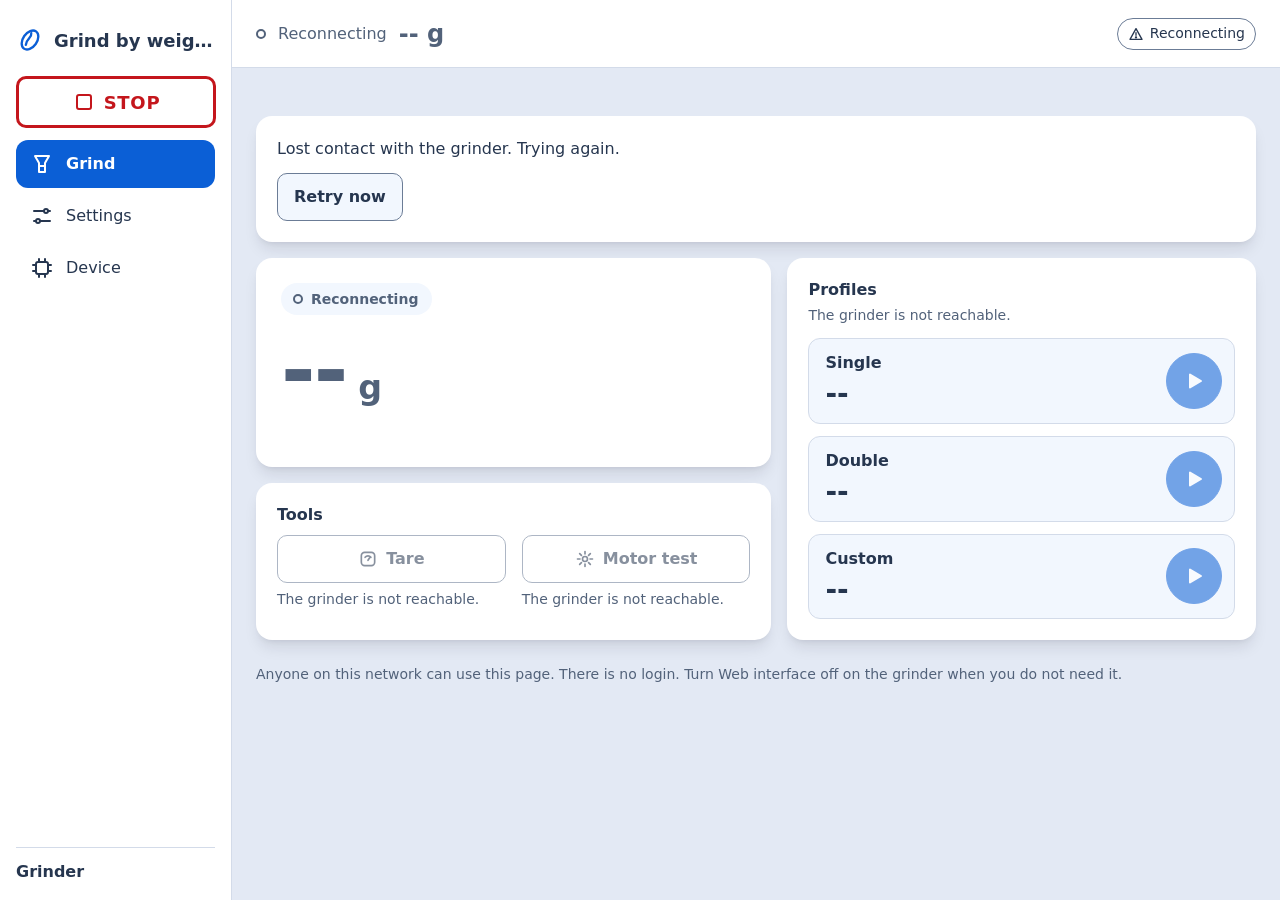
==== web/portal/index.html @ 2f768f4e "Web panel Grind section for the redesign: hero card with state pill and weight, round Start buttons " ====
<!doctype html>
<html lang="en">
<head>
<meta charset="utf-8">
<meta name="viewport" content="width=device-width, initial-scale=1, viewport-fit=cover">
<meta name="color-scheme" content="light dark">
<meta name="theme-color" content="#ffffff" media="(prefers-color-scheme: light)">
<meta name="theme-color" content="#0b0b0c" media="(prefers-color-scheme: dark)">
<title>Grinder panel</title>
<style>
:root {
color-scheme: light dark;
--bg: #e3e9f4;
--surface: #ffffff;
--raised: #f2f7fe;
--text: #26364f;
--muted: #52627a;
--border: #6b7c96;
--hairline: #d3dbe9;
--primary: #0b5fd6;
--on-primary: #ffffff;
--accent: #4b3fb5;
--success: #0a6a5f;
--warning: #8a5a00;
--error: #c4161c;
--on-error: #ffffff;
--focus: #0b5fd6;
--tint-info: #e6f0fd;
--tint-warning: #fdf3dc;
--tint-error: #fde8e9;
--tint-success: #e0f5f1;
--card-edge: transparent;
--shadow: 0 10px 15px -3px rgba(15, 23, 42, .10), 0 4px 6px -4px rgba(15, 23, 42, .10);
--r-card: 16px;
--r-row: 12px;
--r-field: 10px;
--r-pill: 999px;
--ease: cubic-bezier(0.23, 1, 0.32, 1);
--gutter: 16px;
--dock-h: 52px;
--tabbar-h: 56px;
--side-w: 232px;
--safe-bottom: env(safe-area-inset-bottom, 0px);
}
@media (prefers-color-scheme: dark) {
:root {
--bg: #0a1120;
--surface: #0f172a;
--raised: #1a2438;
--text: #d5d9e0;
--muted: #98a2b3;
--border: #66748b;
--hairline: #1e293b;
--primary: #3abdf7;
--on-primary: #04121c;
--accent: #818cf8;
--success: #2fd4bf;
--warning: #f4bf51;
--error: #fb7085;
--on-error: #1a0006;
--focus: #3abdf7;
--tint-info: #0c2238;
--tint-warning: #2a2008;
--tint-error: #2d0f16;
--tint-success: #0a2a27;
--card-edge: #1e293b;
--shadow: none;
}
}
*, *::before, *::after { box-sizing: border-box; }
html {
-webkit-text-size-adjust: 100%;
scroll-padding-top: calc(104px + env(safe-area-inset-top, 0px));
scroll-padding-bottom: calc(var(--dock-h) + var(--tabbar-h) + var(--safe-bottom) + var(--savebar-h, 0px) + 8px);
}
body {
margin: 0;
background: var(--bg);
color: var(--text);
font: 16px/1.5 system-ui, -apple-system, "Segoe UI", Roboto, sans-serif;
font-variant-numeric: tabular-nums;
padding-bottom: calc(var(--dock-h) + var(--tabbar-h) + var(--safe-bottom) + 16px);
}
h1, h2, h3, p { margin: 0; }
h1 { font-size: 1.25rem; line-height: 1.3; overflow-wrap: anywhere; }
h2 { font-size: 1rem; line-height: 1.4; }
.micro { font-size: .75rem; text-transform: uppercase; letter-spacing: .06em; color: var(--muted); }
:focus-visible { outline: 3px solid var(--focus); outline-offset: 2px; }
[hidden] { display: none !important; }
.sr-only { position: absolute; width: 1px; height: 1px; overflow: hidden; clip-path: inset(50%); white-space: nowrap; }
.icon { width: 24px; height: 24px; fill: none; stroke: currentColor; stroke-width: 2; stroke-linecap: round; stroke-linejoin: round; flex: none; }
.sprite { position: absolute; width: 0; height: 0; overflow: hidden; }
.skip-link {
position: absolute; left: 8px; top: -100px; z-index: 30;
background: var(--surface); color: var(--text); border: 2px solid var(--focus); border-radius: var(--r-field); padding: 12px 16px;
}
.skip-link:focus { top: 8px; }
.header {
position: sticky; top: 0; z-index: 10;
display: grid; grid-template-columns: minmax(0, 1fr) auto; align-items: center; gap: 2px 12px;
background: var(--surface); border-bottom: 1px solid var(--hairline);
padding: env(safe-area-inset-top, 0px) max(var(--gutter), env(safe-area-inset-right, 0px)) 8px max(var(--gutter), env(safe-area-inset-left, 0px));
}
.header h1 { grid-column: 1; grid-row: 1; min-width: 0; padding-top: 8px; white-space: nowrap; overflow: hidden; text-overflow: ellipsis; }
.header .chip { grid-column: 2; grid-row: 1; margin-top: 8px; }
.strip { grid-column: 1 / -1; grid-row: 2; display: flex; align-items: center; gap: 8px; min-width: 0; }
.strip .state { flex: 0 1 auto; min-width: 0; color: var(--muted); white-space: nowrap; overflow: hidden; text-overflow: ellipsis; }
.strip .weight { flex: none; margin-left: auto; font-size: 1.5rem; font-weight: 700; white-space: nowrap; }
.dot { flex: none; width: 10px; height: 10px; border: 2px solid var(--muted); border-radius: 50%; background: var(--muted); }
.is-ready .dot { border-color: var(--success); background: var(--success); }
.is-busy .dot { border-color: var(--primary); background: var(--primary); }
.is-stale .dot { background: none; }
.side-brand, .side-foot { display: none; }
.chip {
display: inline-flex; align-items: center; gap: 6px; min-height: 32px; padding: 2px 10px;
border: 1px solid var(--border); border-radius: var(--r-pill); font-size: .875rem; white-space: nowrap;
}
.chip .icon { width: 16px; height: 16px; }
.btn {
display: inline-flex; align-items: center; justify-content: center; gap: 8px;
min-height: 48px; min-width: 44px; padding: 8px 16px;
background: var(--raised); color: var(--text); border: 1px solid var(--border); border-radius: var(--r-field);
font: inherit; font-weight: 600; cursor: pointer;
}
.btn:disabled { opacity: .55; cursor: default; }
.btn .icon { width: 20px; height: 20px; }
.btn.primary { background: var(--primary); color: var(--on-primary); border-color: var(--primary); }
.btn.ghost { background: none; }
.btn.ghost:hover:enabled { background: var(--raised); }
.btn.round { width: 56px; height: 56px; min-height: 56px; padding: 0; border-radius: 50%; box-shadow: var(--shadow); }
.btn.round .icon { width: 24px; height: 24px; fill: currentColor; }
.btn.round:disabled { box-shadow: none; }
.stop {
background: var(--surface); color: var(--error); border: 3px solid var(--error); border-radius: var(--r-field);
font: inherit; font-size: 1.125rem; font-weight: 800; letter-spacing: .04em;
display: inline-flex; align-items: center; justify-content: center; gap: 8px; cursor: pointer;
}
.stop.is-busy { background: var(--error); color: var(--on-error); }
.header .stop {
position: fixed; left: 0; right: 0; width: 100%; bottom: calc(var(--tabbar-h) + var(--safe-bottom)); z-index: 20;
height: var(--dock-h); border-radius: 0; border-width: 3px 0 0;
}
.header .stop:focus-visible { outline-offset: -6px; }
.header .stop.is-busy:focus-visible { outline-color: var(--on-error); }
.tabbar {
position: fixed; left: 0; right: 0; bottom: 0; z-index: 20;
display: flex; height: calc(var(--tabbar-h) + var(--safe-bottom)); background: var(--surface);
box-shadow: inset 0 1px 0 var(--hairline);
padding-bottom: var(--safe-bottom);
}
.tab {
flex: 1 1 0; min-width: 0; height: var(--tabbar-h); padding: 4px;
display: flex; flex-direction: column; align-items: center; justify-content: center; gap: 2px;
background: none; border: 0; color: var(--muted); font: inherit; font-size: .75rem; line-height: 1.3; cursor: pointer;
}
.tab .icon { width: 20px; height: 20px; }
.tab-label { max-width: 100%; white-space: nowrap; overflow: hidden; text-overflow: ellipsis; }
.tab-icon { display: flex; align-items: center; justify-content: center; width: 56px; height: 28px; border-radius: var(--r-pill); }
.tab[aria-current="true"] { color: var(--primary); font-weight: 700; }
.tab[aria-current="true"] .tab-icon { background: var(--tint-info); }
.tab:focus-visible { outline-offset: -6px; }
.content { padding: 16px max(var(--gutter), env(safe-area-inset-right, 0px)) 0 max(var(--gutter), env(safe-area-inset-left, 0px)); }
.panel { display: grid; gap: 16px; align-content: start; }
.card { background: var(--surface); border: 1px solid var(--card-edge); border-radius: var(--r-card); padding: 16px; box-shadow: var(--shadow); }
.card h2 { margin-bottom: 8px; }
.muted { color: var(--muted); }
.notice {
margin: 24px max(var(--gutter), env(safe-area-inset-right, 0px)) 0 max(var(--gutter), env(safe-area-inset-left, 0px));
color: var(--muted); font-size: .875rem;
}
.messages { display: grid; margin-bottom: 8px; }
.message { grid-area: 1 / 1; min-height: 1.5em; }
.message.error { color: var(--error); }
.live { display: contents; }
.note p + .btn { margin-top: 12px; }
.grind-grid { display: grid; gap: 16px; }
.alert { display: flex; gap: 12px; align-items: flex-start; padding: 12px 16px 12px 12px; border-left: 4px solid var(--border); border-radius: var(--r-row); background: var(--raised); }
.alert.warning { border-left-color: var(--warning); background: var(--tint-warning); }
.alert.error { border-left-color: var(--error); background: var(--tint-error); }
.alert.warning .icon, .alert.warning .warn-tag { color: var(--warning); }
.alert.error .icon, .alert.error .warn-tag { color: var(--error); }
.alert.error .icon-warning, .alert.warning .icon-error { display: none; }
.alert-body { min-width: 0; overflow-wrap: anywhere; }
p.alert-body { font-weight: 600; }
.alert-title { font-weight: 700; }
.warn-tag { display: block; font-size: .75rem; text-transform: uppercase; letter-spacing: .06em; }
.warn-action { margin-top: 2px; }
.alerts, .alert-list { display: grid; gap: 8px; }
.alert-list { list-style: none; margin: 0; padding: 0; }
.alerts h2 { font-size: .75rem; text-transform: uppercase; letter-spacing: .06em; color: var(--muted); }
.hero { display: grid; grid-template-columns: minmax(0, 1fr); align-content: start; padding: 20px; }
.hero-state {
justify-self: start; display: flex; align-items: center; gap: 8px; max-width: 100%; min-height: 32px; padding: 4px 14px 4px 12px;
border-radius: 16px; background: var(--raised); font-size: .875rem; font-weight: 600; overflow-wrap: anywhere;
}
.hero-state span + span { min-width: 0; }
.hero.is-ready .hero-state { background: var(--tint-success); color: var(--success); }
.hero.is-busy .hero-state { background: var(--tint-info); color: var(--primary); }
.hero-weight { margin-top: 12px; font-size: clamp(3.5rem, 16vw, 6rem); font-weight: 700; line-height: 1.05; letter-spacing: -.02em; overflow-wrap: anywhere; }
.hero-weight .unit { font-size: .4em; font-weight: 600; letter-spacing: 0; color: var(--muted); }
.hero-phase { min-height: 1.5em; margin-top: 4px; font-weight: 600; }
.hero-line { color: var(--muted); font-size: .875rem; }
.hero-line:empty { display: none; }
.hero.is-stale .hero-state, .hero.is-stale .hero-weight, .hero.is-stale .hero-phase,
.strip.is-stale .weight, .strip.is-stale .state { color: var(--muted); }
.leadin { display: flex; align-items: center; gap: 12px; margin-top: 12px; padding: 12px; border-radius: var(--r-row); background: var(--tint-info); font-weight: 600; }
.leadin p { min-width: 0; overflow-wrap: anywhere; }
.leadin .icon-error { display: none; color: var(--error); }
.leadin.is-dropped { background: var(--tint-error); }
.leadin.is-dropped .ring { display: none; }
.leadin.is-dropped .icon-error { display: block; }
.ring { flex: none; position: relative; display: grid; place-items: center; width: 48px; height: 48px; color: var(--primary); }
.ring-svg { position: absolute; inset: 0; width: 100%; height: 100%; transform: rotate(-90deg); fill: none; stroke-width: 4; }
.ring-track { stroke: var(--border); opacity: .3; }
.ring-arc { stroke: currentColor; stroke-dasharray: 100px; stroke-dashoffset: calc(100px - var(--ring, 0) * 100px); }
.ring-count { font-size: 1.25rem; font-weight: 700; line-height: 1; }
.ring-go { display: none; width: 20px; height: 20px; fill: currentColor; }
.ring-count:empty + .ring-go { display: block; }
.profiles { display: grid; gap: 12px; }
.profile {
display: grid; grid-template-columns: minmax(0, 1fr) auto; align-items: center; gap: 2px 12px; padding: 12px 12px 12px 16px;
border: 1px solid var(--hairline); border-radius: var(--r-row); background: var(--raised);
}
.profile.is-selected { border-color: var(--accent); }
.p-head { grid-column: 1; display: flex; align-items: center; flex-wrap: wrap; gap: 4px 8px; min-width: 0; }
.p-target { grid-column: 1; font-size: 1.75rem; font-weight: 700; line-height: 1.2; overflow-wrap: anywhere; }
.profile .btn { grid-column: 2; grid-row: 1 / span 2; }
.badge { border: 1px solid var(--accent); color: var(--accent); border-radius: var(--r-pill); padding: 0 8px; font-size: .8125rem; white-space: nowrap; }
.reason { color: var(--muted); font-size: .875rem; }
.reason:empty { display: none; }
.profiles-card .reason { margin: -4px 0 12px; }
.actions { display: flex; flex-wrap: wrap; gap: 12px 16px; }
.action { display: grid; align-content: start; gap: 6px; flex: 1 1 140px; min-width: 0; }
.note-line { font-size: .875rem; margin-top: 12px; }
.note-line:empty { display: none; }
.tiles { display: grid; grid-template-columns: repeat(auto-fill, minmax(min(100%, 136px), 1fr)); gap: 12px; margin: 12px 0 0; }
.tile { margin: 0; padding: 12px; border: 1px solid var(--hairline); border-radius: var(--r-row); background: var(--raised); min-width: 0; display: grid; grid-template-columns: minmax(0, 1fr); gap: 2px; align-content: start; }
.tile dt { color: var(--muted); font-size: .875rem; overflow-wrap: anywhere; }
.tile dd { margin: 0; }
.tile .stat-value { font-size: 1.5rem; font-weight: 700; line-height: 1.2; overflow-wrap: break-word; }
.tile .stat-detail { color: var(--muted); font-size: .8125rem; overflow-wrap: anywhere; }
.mix-bar { display: flex; height: 16px; border: 1px solid var(--border); border-radius: 8px; overflow: hidden; margin: 8px 0 12px; }
.mix-bar .seg { min-width: 0; }
.mix-bar .seg + .seg { border-left: 2px solid var(--surface); }
.seg.s0, .swatch.s0 { background: var(--accent); }
.seg.s1, .swatch.s1 { background: var(--primary); }
.seg.s2, .swatch.s2 { background: var(--success); }
.mix-list { margin: 0; display: grid; gap: 6px; }
.mix-row { display: flex; justify-content: space-between; align-items: baseline; gap: 12px; flex-wrap: wrap; }
.mix-row dt { display: flex; align-items: center; gap: 8px; min-width: 0; }
.mix-row dd { margin: 0; font-weight: 600; }
.swatch { flex: none; width: 12px; height: 12px; border-radius: 3px; }
.mix-note { font-size: .875rem; margin-top: 12px; }
.h-notice { border-left: 4px solid var(--warning); padding: 4px 0 4px 12px; margin: 8px 0; }
.h-list { list-style: none; margin: 12px 0 0; padding: 0; display: grid; gap: 8px; }
.h-list:empty { display: none; }
.h-row { display: grid; gap: 4px; padding: 12px; border: 1px solid var(--hairline); border-radius: var(--r-row); background: var(--raised); min-width: 0; }
.h-head, .h-main, .h-meta { display: flex; flex-wrap: wrap; align-items: baseline; gap: 2px 12px; min-width: 0; }
.h-head { justify-content: space-between; }
.h-final { font-size: 1.5rem; font-weight: 700; line-height: 1.2; overflow-wrap: anywhere; }
.h-target, .h-detail, .h-age { font-size: .875rem; overflow-wrap: anywhere; }
.h-error { font-weight: 600; }
.h-badge { display: inline-flex; align-items: center; gap: 4px; border: 1px solid currentColor; border-radius: var(--r-pill); padding: 0 8px; font-size: .8125rem; font-weight: 600; }
.h-badge .icon { width: 16px; height: 16px; }
.h-badge.ok { color: var(--success); }
.h-badge.warning { color: var(--warning); }
.h-badge.error { color: var(--error); }
.h-badge.neutral { color: var(--muted); }
.h-badge .icon-ok, .h-badge .icon-warning, .h-badge .icon-error { display: none; }
.h-badge.ok .icon-ok, .h-badge.warning .icon-warning, .h-badge.error .icon-error, .h-badge.neutral .icon-warning { display: block; }
.h-chart { margin: 12px 0 0; }
.h-caption { font-size: .8125rem; margin-bottom: 8px; }
.h-bars { display: flex; gap: 4px; height: 96px; }
.h-col { flex: 1 1 0; max-width: 32px; min-width: 0; display: grid; grid-template-rows: minmax(0, 1fr) 2px minmax(0, 1fr); }
.h-up, .h-down { display: flex; flex-direction: column; min-height: 0; }
.h-up { justify-content: flex-end; }
.h-bar { width: 100%; }
.h-bar.over { background: var(--warning); border-radius: 3px 3px 0 0; }
.h-bar.under { background: var(--accent); border-radius: 0 0 3px 3px; }
.h-axis { background: var(--border); }
.h-col.on .h-axis { background: var(--success); transform: scaleY(3); }
.settings-form { display: contents; }
#panel-settings { padding-bottom: calc(var(--dock-h) + 96px); }
.group .hint { color: var(--muted); font-size: .875rem; margin-bottom: 8px; }
.fields { display: grid; gap: 20px; }
.field { display: grid; gap: 6px; min-width: 0; }
.field > label, .field > legend, .field .lbl { font-weight: 600; }
fieldset.field { border: 0; margin: 0; padding: 0; }
fieldset.field > legend { padding: 0; margin-bottom: 6px; }
.field .hint { color: var(--muted); font-size: .875rem; }
.field-msg { font-size: .875rem; min-height: 0; }
.field-msg:empty { display: none; }
.field-msg.error { color: var(--error); font-weight: 600; }
.field-msg.adjusted { color: var(--warning); }
.is-invalid { border-color: var(--error) !important; }
input[type="text"], input[type="number"], select {
width: 100%; min-height: 48px; padding: 8px 12px; font: inherit; font-size: 16px;
background: var(--surface); color: var(--text); border: 1px solid var(--border); border-radius: var(--r-field);
}
select { appearance: auto; }
.stepper { display: flex; align-items: center; flex-wrap: wrap; gap: 8px; }
.stepper .btn { flex: none; width: 48px; padding: 0; font-size: 1.5rem; line-height: 1; }
.stepper input { text-align: center; width: auto; min-width: 64px; flex: 1 1 64px; }
.stepper .unit { flex: none; color: var(--muted); min-width: 1.5em; }
.name-row { display: flex; align-items: center; gap: 8px; }
.name-row .unit { color: var(--muted); flex: none; }
.slider-head { display: flex; justify-content: space-between; align-items: baseline; gap: 8px; }
.slider-head output { font-weight: 700; }
input[type="range"] { width: 100%; min-height: 44px; margin: 0; accent-color: var(--primary); }
.seg-opts { display: flex; border: 1px solid var(--border); border-radius: var(--r-field); overflow: hidden; }
.seg-opts label { position: relative; flex: 1 1 0; min-width: 0; }
.seg-opts input { position: absolute; opacity: 0; inset: 0; width: 100%; height: 100%; margin: 0; cursor: pointer; }
.seg-opts span {
display: flex; align-items: center; justify-content: center; text-align: center; min-height: 44px; padding: 6px 10px;
background: var(--surface); color: var(--text); border-left: 1px solid var(--border);
}
.seg-opts label:first-child span { border-left: 0; }
.seg-opts input:checked + span { background: var(--primary); color: var(--on-primary); font-weight: 700; }
.seg-opts input:focus-visible + span { outline: 3px solid var(--focus); outline-offset: -3px; }
.seg-opts input:checked:focus-visible + span { outline-color: var(--on-primary); }
.switch-row { display: flex; align-items: center; justify-content: space-between; gap: 12px; min-height: 44px; cursor: pointer; }
.switch-row .lbl { font-weight: 600; min-width: 0; }
input.switch {
appearance: none; -webkit-appearance: none; flex: none; position: relative; margin: 0; cursor: pointer;
width: 52px; height: 32px; border: 2px solid var(--border); border-radius: 16px; background: var(--raised);
}
input.switch::before {
content: ""; position: absolute; top: 4px; left: 4px; width: 20px; height: 20px; border-radius: 50%; background: var(--muted);
}
input.switch:checked { background: var(--primary); border-color: var(--primary); }
input.switch:checked::before { left: 24px; background: var(--on-primary); }
.savebar {
position: fixed; left: 0; right: 0; z-index: 15;
bottom: calc(var(--dock-h) + var(--tabbar-h) + var(--safe-bottom));
display: flex; align-items: center; gap: 8px; flex-wrap: wrap;
padding: 8px max(var(--gutter), env(safe-area-inset-right, 0px)) 8px max(var(--gutter), env(safe-area-inset-left, 0px));
background: var(--surface); border-top: 2px solid var(--primary);
}
.save-info { flex: 1 1 96px; min-width: 0; }
.save-info .reason { min-height: 0; }
.save-info .reason:empty, .save-info .field-msg:empty { display: none; }
.savebar .btn { flex: none; }
.rename .addr { font-weight: 700; overflow-wrap: anywhere; }
.about { margin: 0; display: grid; gap: 12px; }
.about-row { display: grid; gap: 2px; min-width: 0; }
.about-row dt { color: var(--muted); font-size: .875rem; }
.about-row dd { margin: 0; font-weight: 600; overflow-wrap: anywhere; }
@media (max-width: 599px) and (max-height: 450px) {
:root { --dock-h: 44px; --tabbar-h: 44px; }
.tab { flex-direction: row; gap: 6px; padding: 2px 4px; }
.tab-icon { width: 40px; }
.stop { font-size: 1rem; }
}
@media (min-width: 600px) {
:root { --gutter: 24px; }
.card { padding: 20px; }
html { scroll-padding-bottom: calc(var(--savebar-h, 0px) + 24px); }
body { padding-bottom: 24px; }
.header { grid-template-columns: minmax(0, 1fr) auto auto; column-gap: 16px; padding-top: calc(8px + env(safe-area-inset-top, 0px)); }
.header h1 { padding-top: 0; }
.header .chip { margin-top: 0; }
.strip { grid-column: 1 / 3; }
.header .stop { grid-column: 3; grid-row: 1 / 3; position: static; width: auto; flex: none; height: 48px; min-width: 112px; padding: 4px 20px; border-width: 3px; border-radius: var(--r-field); }
.header .stop:focus-visible, .header .stop.is-busy:focus-visible { outline-offset: 2px; outline-color: var(--focus); }
.side { display: contents; }
.tabbar {
position: static; width: max-content; max-width: 100%; height: auto; margin: 16px auto 0; padding: 4px;
background: var(--raised); border: 1px solid var(--hairline); border-radius: var(--r-row);
}
.tab:focus-visible { outline-offset: 2px; }
.tab { flex-direction: row; gap: 8px; min-width: 112px; height: 44px; border-radius: 8px; font-size: 1rem; }
.tab .icon { width: 24px; height: 24px; }
.tab-icon { width: auto; height: auto; }
.tab[aria-current="true"] { background: var(--surface); box-shadow: var(--shadow); color: var(--primary); }
.tab[aria-current="true"] .tab-icon { background: none; }
.content, .notice { max-width: 688px; margin-inline: auto; }
.content { padding-inline: var(--gutter); }
.notice { padding-inline: var(--gutter); }
.panel { grid-template-columns: repeat(auto-fill, minmax(min(100%, 250px), 1fr)); }
.panel > .full, .live > *, .panel > .note { grid-column: 1 / -1; }
.tabbar { box-shadow: none; }
.hero { padding: 24px; }
#panel-settings { padding-bottom: 24px; }
.savebar {
position: sticky; bottom: 12px; grid-column: 1 / -1; border: 2px solid var(--primary); border-radius: var(--r-card);
padding: 8px 12px; box-shadow: var(--shadow);
}
}
@media (min-width: 600px) and (max-width: 1023px) {
.profiles { grid-template-columns: repeat(3, minmax(0, 1fr)); }
.profile { grid-template-columns: minmax(0, 1fr); grid-template-rows: 1fr auto auto; justify-items: center; gap: 8px; padding: 16px 12px; text-align: center; }
.p-head { align-self: start; flex-direction: column; }
.profile .btn { grid-column: 1; grid-row: auto; margin-top: 4px; }
}
@media (min-width: 900px) {
html { scroll-padding-top: calc(80px + env(safe-area-inset-top, 0px)); }
.header { display: flex; gap: 16px; min-height: 68px; }
.header h1 { flex: 0 1 auto; }
.strip { order: 2; flex: 1 1 0; min-width: 10rem; gap: 12px; }
.strip .weight { margin-left: 0; }
.header .chip { order: 3; }
.header .stop { order: 4; }
}
@media (min-width: 1024px) {
.app { padding-left: var(--side-w); }
.side {
position: fixed; z-index: 9; left: 0; top: 0; bottom: 0; width: var(--side-w);
display: flex; flex-direction: column; padding: 16px; overflow: hidden;
background: var(--surface); border-right: 1px solid var(--hairline);
}
.side-brand { display: flex; flex: none; align-items: center; gap: 10px; height: 48px; min-width: 0; font-size: 1.125rem; font-weight: 800; white-space: nowrap; }
.side-brand span { min-width: 0; overflow: hidden; text-overflow: ellipsis; }
.side-brand .icon { width: 28px; height: 28px; color: var(--primary); }
.header .stop { position: fixed; z-index: 13; left: 16px; top: 76px; width: calc(var(--side-w) - 32px); height: 52px; }
.tabbar {
flex: 1 1 auto; min-height: 0; overflow-y: auto; flex-direction: column; gap: 4px;
width: auto; max-width: none; margin: 70px -6px -6px; padding: 6px; background: none; border: 0; border-radius: 0;
}
.tab { flex: none; width: 100%; height: 48px; padding: 0 14px; justify-content: flex-start; gap: 12px; border-radius: var(--r-row); color: var(--text); }
.tab:hover { background: var(--tint-info); }
.tab[aria-current="true"], .tab[aria-current="true"]:hover { background: var(--primary); color: var(--on-primary); box-shadow: none; }
.side-foot { display: block; flex: none; margin-top: 18px; padding-top: 12px; border-top: 1px solid var(--hairline); }
.side-name { font-weight: 700; overflow-wrap: anywhere; }
.side-foot .build { color: var(--muted); font-size: .8125rem; overflow-wrap: anywhere; }
html { scroll-padding-top: 88px; }
.header h1 { position: absolute; width: 1px; height: 1px; overflow: hidden; clip-path: inset(50%); white-space: nowrap; }
.header { padding-inline: max(var(--gutter), calc((100% - 1040px) / 2)); }
.content, .notice { max-width: calc(1040px + 2 * var(--gutter)); }
.panel { grid-template-columns: repeat(auto-fill, minmax(min(100%, 400px), 1fr)); }
.grind-grid { grid-template-columns: minmax(0, 11fr) minmax(0, 10fr); grid-template-rows: auto 1fr; }
.hero { grid-column: 1; grid-row: 1; }
.profiles-card { grid-column: 2; grid-row: 1 / span 2; }
.tools-card { grid-column: 1; grid-row: 2; }
.hero-weight { font-size: clamp(3.5rem, 6.5vw, 6rem); }
}
@media (min-width: 1024px) and (max-height: 520px) {
.side-foot { display: none; }
}
@media (prefers-reduced-motion: no-preference) {
.btn, .stop, .tab, .tab-icon { transition: background-color .15s var(--ease), color .15s var(--ease), opacity .15s var(--ease); }
}
</style>
</head>
<body>
<svg class="sprite" aria-hidden="true" focusable="false">
  <symbol id="i-stop" viewBox="0 0 24 24"><rect x="5" y="5" width="14" height="14" rx="2"></rect></symbol>
  <symbol id="i-grind" viewBox="0 0 24 24"><path d="M5 4h14l-4 7v9h-6v-9z"></path><path d="M9 14h6"></path></symbol>
  <symbol id="i-settings" viewBox="0 0 24 24"><path d="M4 7h10M18 7h2M4 17h2M10 17h10"></path><circle cx="16" cy="7" r="2"></circle><circle cx="8" cy="17" r="2"></circle></symbol>
  <symbol id="i-insights" viewBox="0 0 24 24"><path d="M5 20V10M12 20V4M19 20v-7"></path></symbol>
  <symbol id="i-online" viewBox="0 0 24 24"><path d="M5 12.5a10 10 0 0 1 14 0M8.5 16a5 5 0 0 1 7 0"></path><circle cx="12" cy="19" r=".8"></circle></symbol>
  <symbol id="i-warning" viewBox="0 0 24 24"><path d="M12 4l9 16H3z"></path><path d="M12 10v4"></path><circle cx="12" cy="17" r=".8"></circle></symbol>
  <symbol id="i-error" viewBox="0 0 24 24"><circle cx="12" cy="12" r="9"></circle><path d="M9 9l6 6M15 9l-6 6"></path></symbol>
  <symbol id="i-check" viewBox="0 0 24 24"><path d="M5 12.5l4.5 4.5L19 7.5"></path></symbol>
  <symbol id="i-play" viewBox="0 0 24 24"><path d="M8 5.5v13l11-6.5z"></path></symbol>
  <symbol id="i-scale" viewBox="0 0 24 24"><rect x="4" y="4" width="16" height="16" rx="4"></rect><path d="M8.5 10a4.5 4.5 0 0 1 7 0M12 13.5l2-3"></path></symbol>
  <symbol id="i-motor" viewBox="0 0 24 24"><circle cx="12" cy="12" r="3"></circle><path d="M12 3v3M12 18v3M3 12h3M18 12h3M5.6 5.6l2.1 2.1M16.3 16.3l2.1 2.1M18.4 5.6l-2.1 2.1M7.7 16.3l-2.1 2.1"></path></symbol>
  <symbol id="i-device" viewBox="0 0 24 24"><rect x="6" y="6" width="12" height="12" rx="2"></rect><path d="M9 3v3M15 3v3M9 18v3M15 18v3M3 9h3M3 15h3M18 9h3M18 15h3"></path></symbol>
  <symbol id="i-bluetooth" viewBox="0 0 24 24"><path d="M7 7.5l10 9-5 4.5V3l5 4.5-10 9"></path></symbol>
  <symbol id="i-clock" viewBox="0 0 24 24"><circle cx="12" cy="12" r="9"></circle><path d="M12 7v5l3 2"></path></symbol>
  <symbol id="i-chevron" viewBox="0 0 24 24"><path d="M9 6l6 6-6 6"></path></symbol>
  <symbol id="i-bean" viewBox="0 0 24 24"><ellipse cx="12" cy="12" rx="6" ry="9" transform="rotate(35 12 12)"></ellipse><path d="M9.5 6.5c3 3-1 6 2 11" transform="rotate(35 12 12)"></path></symbol>
  <symbol id="i-offline" viewBox="0 0 24 24"><path d="M5 12.5a10 10 0 0 1 14 0M8.5 16a5 5 0 0 1 7 0M4 4l16 16"></path><circle cx="12" cy="19" r=".8"></circle></symbol>
  <symbol id="i-info" viewBox="0 0 24 24"><circle cx="12" cy="12" r="9"></circle><path d="M12 11v5"></path><circle cx="12" cy="7.8" r=".8"></circle></symbol>
  <symbol id="i-refresh" viewBox="0 0 24 24"><path d="M19 9a8 8 0 0 0-14-1.5M5 4v4h4M5 15a8 8 0 0 0 14 1.5M19 20v-4h-4"></path></symbol>
</svg>
<a class="skip-link" href="#main">Skip to content</a>
<div class="app">
<header class="header">
  <button id="stop" class="stop" type="button"><svg class="icon" aria-hidden="true"><use href="#i-stop"></use></svg>STOP</button>
  <h1 id="name">Grinder</h1>
  <div id="strip" class="strip is-stale" aria-hidden="true">
    <span class="dot"></span>
    <span id="strip-state" class="state">Connecting</span>
    <span id="strip-weight" class="weight">-- g</span>
  </div>
  <span id="conn" class="chip" role="status"><svg class="icon" aria-hidden="true"><use id="conn-icon" href="#i-online"></use></svg><span id="conn-text">Connecting</span></span>
</header>
<div class="side">
  <div class="side-brand" aria-hidden="true"><svg class="icon" aria-hidden="true"><use href="#i-bean"></use></svg><span>Grind by weight</span></div>
  <nav id="tabs" class="tabbar" aria-label="Sections">
    <button id="tab-grind" class="tab" type="button" data-tab="grind" aria-current="true"><span class="tab-icon"><svg class="icon" aria-hidden="true"><use href="#i-grind"></use></svg></span><span class="tab-label">Grind</span></button>
    <button id="tab-settings" class="tab" type="button" data-tab="settings"><span class="tab-icon"><svg class="icon" aria-hidden="true"><use href="#i-settings"></use></svg></span><span class="tab-label">Settings</span></button>
    <button id="tab-insights" class="tab" type="button" data-tab="insights" hidden><span class="tab-icon"><svg class="icon" aria-hidden="true"><use href="#i-insights"></use></svg></span><span class="tab-label">Insights</span></button>
    <button id="tab-device" class="tab" type="button" data-tab="device"><span class="tab-icon"><svg class="icon" aria-hidden="true"><use href="#i-device"></use></svg></span><span class="tab-label">Device</span></button>
  </nav>
  <div class="side-foot" aria-hidden="true">
    <div id="side-name" class="side-name">Grinder</div>
    <div id="build" class="build"></div>
  </div>
</div>
<main id="main" class="content" tabindex="-1">
  <div class="messages">
    <div id="message" class="message" role="status" aria-live="polite"></div>
    <div id="alert" class="message error" role="alert"></div>
  </div>
  <section id="panel-grind" class="panel" aria-label="Grind">
    <div id="conn-note" class="card note" hidden>
      <p id="conn-detail"></p>
      <button id="retry" class="btn" type="button" hidden>Retry now</button>
    </div>
    <div id="weboff" class="card note" hidden>
      <h2>The web interface is off</h2>
      <p>The web interface is switched off on the grinder. Turn it on: Menu, WiFi, Web interface. This page reconnects by itself.</p>
    </div>
    <div id="live" class="live">
      <div id="banner" class="alert" hidden>
        <svg class="icon icon-error" aria-hidden="true"><use href="#i-error"></use></svg>
        <svg class="icon icon-warning" aria-hidden="true"><use href="#i-warning"></use></svg>
        <p id="banner-text" class="alert-body"></p>
      </div>
      <section id="warnings" class="alerts" aria-labelledby="warnings-h" hidden>
        <h2 id="warnings-h">Grinder warnings</h2>
        <ul id="warnings-list" class="alert-list" role="list"></ul>
        <template id="warning-row">
          <li class="alert">
            <svg class="icon icon-error" aria-hidden="true"><use href="#i-error"></use></svg>
            <svg class="icon icon-warning" aria-hidden="true"><use href="#i-warning"></use></svg>
            <div class="alert-body">
              <p class="alert-title"><span class="warn-tag"></span> <span class="warn-name"></span></p>
              <p class="warn-action"></p>
            </div>
          </li>
        </template>
      </section>
      <div class="grind-grid">
        <div id="readout" class="card hero is-stale">
          <h2 class="sr-only">Now</h2>
          <p class="hero-state"><span class="dot"></span><span id="readout-state">Connecting</span></p>
          <p class="hero-weight"><span id="readout-weight">--</span><span class="unit"> g</span></p>
          <p id="readout-phase" class="hero-phase"></p>
          <p id="readout-detail" class="hero-line"></p>
          <p id="readout-hint" class="hero-line"></p>
          <p id="readout-seen" class="hero-line"></p>
          <div id="leadin" class="leadin" hidden>
            <span id="ring" class="ring" aria-hidden="true">
              <svg class="ring-svg" viewBox="0 0 48 48"><circle class="ring-track" cx="24" cy="24" r="20"></circle><circle class="ring-arc" cx="24" cy="24" r="20" pathLength="100"></circle></svg>
              <span id="ring-count" class="ring-count"></span>
              <svg class="icon ring-go"><use href="#i-play"></use></svg>
            </span>
            <svg class="icon icon-error" aria-hidden="true"><use href="#i-error"></use></svg>
            <p id="leadin-text"></p>
          </div>
        </div>
        <div class="card profiles-card">
          <h2>Profiles</h2>
          <p id="reason-start" class="reason" aria-hidden="true"></p>
          <div class="profiles">
            <div id="profile-0" class="profile">
              <div class="p-head"><strong>Single</strong><span id="badge-0" class="badge" hidden>Selected on grinder</span></div>
              <div id="target-0" class="p-target">--</div>
              <button id="start-0" class="btn primary round" type="button" aria-label="Start Single" aria-describedby="reason-start-0"><svg class="icon" aria-hidden="true"><use href="#i-play"></use></svg></button>
              <p id="reason-start-0" class="sr-only"></p>
            </div>
            <div id="profile-1" class="profile">
              <div class="p-head"><strong>Double</strong><span id="badge-1" class="badge" hidden>Selected on grinder</span></div>
              <div id="target-1" class="p-target">--</div>
              <button id="start-1" class="btn primary round" type="button" aria-label="Start Double" aria-describedby="reason-start-1"><svg class="icon" aria-hidden="true"><use href="#i-play"></use></svg></button>
              <p id="reason-start-1" class="sr-only"></p>
            </div>
            <div id="profile-2" class="profile">
              <div class="p-head"><strong>Custom</strong><span id="badge-2" class="badge" hidden>Selected on grinder</span></div>
              <div id="target-2" class="p-target">--</div>
              <button id="start-2" class="btn primary round" type="button" aria-label="Start Custom" aria-describedby="reason-start-2"><svg class="icon" aria-hidden="true"><use href="#i-play"></use></svg></button>
              <p id="reason-start-2" class="sr-only"></p>
            </div>
          </div>
        </div>
        <div class="card tools-card">
          <h2>Tools</h2>
          <div class="actions">
            <div class="action">
              <button id="tare" class="btn ghost" type="button" aria-describedby="reason-tare"><svg class="icon" aria-hidden="true"><use href="#i-scale"></use></svg>Tare</button>
              <p id="reason-tare" class="reason"></p>
            </div>
            <div class="action">
              <button id="motor-test" class="btn ghost" type="button" aria-describedby="reason-motor-test"><svg class="icon" aria-hidden="true"><use href="#i-motor"></use></svg>Motor test</button>
              <p id="reason-motor-test" class="reason"></p>
            </div>
          </div>
        </div>
      </div>
    </div>
  </section>
  <section id="panel-settings" class="panel" aria-label="Settings" hidden>
    <div id="settings-status" class="card full"><p id="settings-status-text" class="muted">Loading the settings.</p></div>
    <div id="rename" class="card full note rename" hidden>
      <h2>Device name changed</h2>
      <p id="rename-text"></p>
      <p><a id="rename-link" class="addr" href="#main" hidden></a></p>
    </div>
    <div id="settings-notice" class="card full note" hidden>
      <p id="settings-notice-text"></p>
    </div>
    <div id="settings-form" class="settings-form" hidden></div>
    <div id="savebar" class="savebar" hidden>
      <div class="save-info">
        <strong id="save-count" aria-live="polite">0 changes</strong>
        <p id="save-reason" class="reason"></p>
        <p id="save-error" class="field-msg error"></p>
      </div>
      <button id="discard" class="btn" type="button">Discard</button>
      <button id="save" class="btn primary" type="button" aria-describedby="save-reason">Save</button>
    </div>
  </section>
  <section id="panel-insights" class="panel" aria-label="Insights" hidden>
    <div class="card full">
      <h2 id="insights-h">Lifetime statistics</h2>
      <p id="insights-message" class="muted"></p>
      <dl id="tiles" class="tiles" hidden></dl>
      <p id="insights-note" class="muted note-line"></p>
    </div>
    <section id="mix" class="card full" aria-labelledby="mix-h" hidden>
      <h2 id="mix-h">Grinds by final weight</h2>
      <div id="mix-bar" class="mix-bar" aria-hidden="true"></div>
      <dl id="mix-list" class="mix-list"></dl>
      <p class="mix-note muted">Counted by the weight that came out, not by the Single, Double or Custom button.</p>
    </section>
    <section id="history" class="card full" aria-labelledby="history-h" hidden>
      <h2 id="history-h">Recent grinds</h2>
      <p id="history-message" class="muted"></p>
      <p id="history-notice" class="h-notice" hidden></p>
      <div id="history-chart" class="h-chart" aria-hidden="true" hidden>
        <p id="history-caption" class="muted h-caption"></p>
        <div id="history-bars" class="h-bars"></div>
      </div>
      <ul id="history-list" class="h-list" role="list" aria-labelledby="history-h"></ul>
      <p id="history-note" class="muted note-line"></p>
      <template id="history-row">
        <li class="h-row">
          <div class="h-head"><strong class="h-name"></strong><span class="h-age muted"></span></div>
          <div class="h-main"><span class="h-final"></span><span class="h-target muted"></span></div>
          <div class="h-meta">
            <span class="h-badge">
              <svg class="icon icon-ok" aria-hidden="true"><use href="#i-check"></use></svg>
              <svg class="icon icon-warning" aria-hidden="true"><use href="#i-warning"></use></svg>
              <svg class="icon icon-error" aria-hidden="true"><use href="#i-error"></use></svg>
              <span class="h-result"></span>
            </span>
            <span class="h-error"></span>
            <span class="h-detail muted"></span>
          </div>
        </li>
      </template>
    </section>
  </section>
  <section id="panel-device" class="panel" aria-label="Device" hidden>
    <div class="card full">
      <h2>About this grinder</h2>
      <dl class="about">
        <div class="about-row"><dt>Name</dt><dd id="about-name">--</dd></div>
        <div class="about-row"><dt>Address</dt><dd id="about-address">--</dd></div>
        <div class="about-row"><dt>Firmware</dt><dd id="about-firmware">--</dd></div>
      </dl>
    </div>
  </section>
</main>
<footer class="notice">Anyone on this network can use this page. There is no login. Turn Web interface off on the grinder when you do not need it.</footer>
</div>
<script>
'use strict';
(function (root, factory) {
if (typeof module !== 'undefined' && module.exports) {
module.exports = factory();
} else {
root.PortalClient = factory();
}
}(typeof self !== 'undefined' ? self : this, function () {
var REQUEST_TIMEOUT_MS = 5000;
var ERROR_TEXT = {
empty_body: 'The request was empty.',
body_too_large: 'The request was too large for the grinder.',
malformed_json: 'The grinder could not read the request. Reload the page and try again.',
nested_value: 'The request contained a nested value, which the grinder does not accept.',
duplicate_key: 'The request named the same setting twice.',
unknown_key: 'The grinder does not know one of the settings in the request.',
unexpected_field: 'The request contained a field that is not allowed for this command.',
missing_field: 'The request is missing a required field.',
empty_patch: 'Nothing to change: no setting was different.',
wrong_type: 'One of the values has the wrong type (for example text instead of a number).',
invalid_value: 'One of the values is not acceptable to the grinder.',
out_of_range: 'One of the values is outside the range the grinder allows.',
unknown_command: 'The grinder does not know this command.',
invalid_device_name: 'The device name must be 1 to 24 characters of lowercase a-z, 0-9 and hyphen, and must not start or end with a hyphen.',
web_interface_off: 'The web interface is switched off on the grinder. Turn it on at the grinder: Menu, WiFi, Web interface.',
bad_host: 'The grinder refused the address this page was opened with. Open it at its .local name or its IP address.',
bad_origin: 'The grinder refused the request because it did not come from its own page.',
missing_custom_header: 'The grinder refused the request because the X-Grinder: 1 header is missing.',
unsupported_media_type: 'The grinder refused the request because it was not sent as JSON.',
command_in_flight: 'The grinder is still busy with the previous request. Try again in a moment.',
busy: 'The grinder is busy (a grind, autotune or motor run is active). Stop it first or wait until it is done.',
not_ready: 'The grinder screen is not in a state that allows this. Go back to the main screen on the grinder.',
update_in_progress: 'A firmware update is running, so the grinder cannot do this now.',
motor_disabled: 'The motor is disabled because the grinder has not confirmed which board it is. Check Menu, Hardware board on the grinder.',
motor_fault: 'The motor output has a fault that stays until the grinder is restarted.',
load_cell_not_connected: 'The load cell is not connected.',
load_cell_no_data: 'The load cell is not delivering data.',
load_cell_rate_invalid: 'The load cell sample rate is invalid.',
ui_busy: 'The grinder screen did not answer in time. Wait a moment and reload the settings to see what is stored.',
store_failed: 'The grinder could not save a value. Some earlier values may have been saved; reload the settings to see what is stored.',
network: 'The grinder did not answer. Check that it is on and on the same WiFi.',
timeout: 'The grinder took too long to answer. It may be busy; try again.',
bad_reply: 'The grinder sent a reply this page does not understand.',
not_supported: 'This grinder firmware does not have this feature yet.',
cancelled: 'Cancelled by STOP.',
http_error: 'The grinder answered with an error.'
};
var STATE_TEXT = {
ready: 'Ready',
grinding: 'Grinding',
grind_complete: 'Grind complete (waiting on the grinder screen)',
grind_timeout: 'Grind timed out (waiting on the grinder screen)',
edit: 'Editing a value on the grinder screen',
menu: 'Menu open on the grinder screen',
calibration: 'Calibrating',
confirm: 'Waiting for a confirmation on the grinder screen',
purge_confirm: 'Waiting on the grinder screen (purge)',
autotuning: 'Autotuning',
ota_update: 'Firmware update running',
ota_update_failed: 'Firmware update failed'
};
var FIELD_LABELS = {
ble_startup: 'Bluetooth on at startup',
logging: 'Logging',
swipe: 'Swipe to change mode',
auto_start: 'Start on cup',
auto_return: 'Return on removal',
brightness_normal: 'Brightness',
brightness_screensaver: 'Brightness (screensaver)',
purge_mode: 'Purge mode (keep = prime, remove = purge)',
purge_amount_g: 'Purge amount',
freshness_hours: 'Freshness window',
screen_dim_min: 'Dim screen after',
screen_off_min: 'Turn screen off after',
grind_mode: 'Grind mode',
single_weight_g: 'Single, weight',
single_time_s: 'Single, time',
double_weight_g: 'Double, weight',
double_time_s: 'Double, time',
custom_weight_g: 'Custom, weight',
custom_time_s: 'Custom, time',
device_name: 'Device name (mDNS address)'
};
function PortalApiError(code, status, reason) {
this.name = 'PortalApiError';
this.code = code;
this.status = status || 0;
this.reason = reason || '';
this.message = describeError(code, this.reason);
}
PortalApiError.prototype = Object.create(Error.prototype);
PortalApiError.prototype.constructor = PortalApiError;
function describeError(code, reason) {
if (Object.prototype.hasOwnProperty.call(ERROR_TEXT, code)) return ERROR_TEXT[code];
if (typeof reason === 'string' && reason) return reason.slice(0, 200);
return ERROR_TEXT.http_error;
}
function formatNumber(n) {
if (typeof n !== 'number' || !isFinite(n)) return '';
var s = n.toFixed(3).replace(/0+$/, '');
if (s.charAt(s.length - 1) === '.') s += '0';
return s;
}
function fieldLabel(key) {
if (Object.prototype.hasOwnProperty.call(FIELD_LABELS, key)) return FIELD_LABELS[key];
return String(key).replace(/_/g, ' ');
}
function diffValues(known, entered) {
var patch = {};
Object.keys(entered).forEach(function (key) {
if (entered[key] === undefined) return;
if (known[key] !== entered[key]) patch[key] = entered[key];
});
return patch;
}
function describeAdjusted(adjusted, values, schemaFields) {
var units = {};
(schemaFields || []).forEach(function (f) { units[f.key] = f.unit || ''; });
return (adjusted || []).map(function (key) {
var value = values[key];
var shown = typeof value === 'number' ? formatNumber(value) : String(value);
if (typeof value === 'number' && Math.floor(value) === value && units[key] === '%') shown = String(value);
var unit = units[key] ? ' ' + units[key] : '';
if (value === 0 && key.indexOf('screen_') === 0) { shown = 'Never'; unit = ''; }
return fieldLabel(key) + ' was adjusted by the grinder to ' + shown + unit + '.';
});
}
function describeStatus(status) {
var s = status || {};
var state = Object.prototype.hasOwnProperty.call(STATE_TEXT, s.ui_state) ? STATE_TEXT[s.ui_state] : String(s.ui_state);
return {
state: state,
phase: String(s.grind_phase),
weight: typeof s.weight_g === 'number' ? formatNumber(s.weight_g) + ' g' : 'no valid reading',
busy: s.busy ? 'yes' : 'no',
motor: s.motor_available ? 'available' : 'not available',
start: s.start_block ? describeError(s.start_block) : 'would be accepted',
motorTest: s.motor_test_block ? describeError(s.motor_test_block) : 'would be accepted',
uptime: typeof s.uptime_s === 'number' ? s.uptime_s + ' s' : '',
build: s.build === null || s.build === undefined ? '' : String(s.build),
warnings: Array.isArray(s.warnings) ? s.warnings.filter(function (c) { return typeof c === 'string'; }) : []
};
}
function shellQuote(text) {
return "'" + String(text).replace(/'/g, "'\\''") + "'";
}
function toCurl(host, method, path, body) {
if (!/^[A-Za-z0-9.\-:\[\]]+$/.test(host || '')) throw new Error('bad host');
var url = 'http://' + host + path;
if (method === 'GET') return 'curl ' + shellQuote(url);
return 'curl -H "Content-Type: application/json" -H "X-Grinder: 1" -X ' + method + ' ' + shellQuote(url) +
' -d ' + shellQuote(body);
}
function createClient(options) {
var opts = options || {};
var fetchImpl = opts.fetch || (typeof fetch !== 'undefined' ? fetch.bind(root_()) : null);
var baseUrl = opts.baseUrl || '';
var timeoutMs = opts.timeoutMs || REQUEST_TIMEOUT_MS;
var queue = [];       // tasks not sent yet: {task, resolve, reject}
var running = false;  // one task is on the wire
var statusInFlight = null;
function root_() {
return typeof self !== 'undefined' ? self : globalThis;
}
function request(method, path, bodyObject) {
if (!fetchImpl) return Promise.reject(new PortalApiError('network', 0));
var headers = { Accept: 'application/json' };
var init = { method: method, headers: headers, cache: 'no-store', credentials: 'omit' };
if (bodyObject !== undefined) {
headers['Content-Type'] = 'application/json';
headers['X-Grinder'] = '1';
init.body = JSON.stringify(bodyObject);
}
var controller = typeof AbortController !== 'undefined' ? new AbortController() : null;
var timedOut = false;
var timer = null;
if (controller) {
init.signal = controller.signal;
timer = setTimeout(function () { timedOut = true; controller.abort(); }, timeoutMs);
}
function done() { if (timer !== null) clearTimeout(timer); }
return Promise.resolve().then(function () {
return fetchImpl(baseUrl + path, init);
}).then(function (res) {
return res.text().then(function (text) { return { res: res, text: text }; });
}).then(function (got) {
done();
var json = null;
try { json = JSON.parse(got.text); } catch (e) { json = null; }
if (!got.res.ok) {
if (json && typeof json.error === 'string') {
throw new PortalApiError(json.error, got.res.status, json.reason);
}
if (got.res.status === 404) throw new PortalApiError('not_supported', 404);
throw new PortalApiError('http_error', got.res.status);
}
if (json === null || typeof json !== 'object') throw new PortalApiError('bad_reply', got.res.status);
return json;
}, function () {
done();
throw new PortalApiError(timedOut ? 'timeout' : 'network', 0);
});
}
function pump() {
if (running || queue.length === 0) return;
running = true;
var item = queue.shift();
Promise.resolve().then(item.task).then(function (result) {
running = false;
item.resolve(result);
pump();
}, function (error) {
running = false;
item.reject(error);
pump();
});
}
function enqueue(task) {
return new Promise(function (resolve, reject) {
queue.push({ task: task, resolve: resolve, reject: reject });
pump();
});
}
function cancelQueued() {
queue.splice(0).forEach(function (item) { item.reject(new PortalApiError('cancelled', 0)); });
}
return {
getInfo: function () { return request('GET', '/api/info'); },
getSchema: function () { return request('GET', '/api/schema'); },
getSettings: function () { return request('GET', '/api/settings'); },
getStats: function () { return request('GET', '/api/stats'); },
getHistory: function () { return request('GET', '/api/history'); },
getStatus: function () {
if (statusInFlight) return statusInFlight;
var p = request('GET', '/api/status');
statusInFlight = p;
var clear = function () { statusInFlight = null; };
p.then(clear, clear);
return p;
},
patchSettings: function (patch) {
return enqueue(function () { return request('PATCH', '/api/settings', patch); });
},
command: function (cmd, profile) {
var body = { cmd: cmd };
if (profile !== undefined && profile !== null) body.profile = profile;
if (cmd === 'stop') {
cancelQueued();
return request('POST', '/api/command', body);
}
return enqueue(function () { return request('POST', '/api/command', body); });
},
pending: function () { return queue.length + (running ? 1 : 0); }
};
}
return {
createClient: createClient,
PortalApiError: PortalApiError,
describeError: describeError,
describeStatus: describeStatus,
describeAdjusted: describeAdjusted,
diffValues: diffValues,
formatNumber: formatNumber,
fieldLabel: fieldLabel,
toCurl: toCurl,
ERROR_TEXT: ERROR_TEXT,
STATE_TEXT: STATE_TEXT,
FIELD_LABELS: FIELD_LABELS
};
}));
</script>
<script>
'use strict';
(function (root, factory) {
if (typeof module !== 'undefined' && module.exports) {
module.exports = factory(require('./portal-client.js'));
} else {
root.PortalView = factory(root.PortalClient);
}
}(typeof self !== 'undefined' ? self : this, function (PC) {
var TABS = ['grind', 'settings', 'insights', 'device'];
var PROFILE_NAMES = ['Single', 'Double', 'Custom'];
var PROFILE_KEYS = ['single', 'double', 'custom'];
var POLL_IDLE_MS = 1000;
var POLL_BUSY_MS = 500;
var POLL_WEB_OFF_MS = 5000;
var BACKOFF_MS = [1500, 3000, 6000, 10000];
var OFFLINE_AFTER_FAILURES = 2;
var LEAD_IN_GRACE_MS = 2000;
var LEAD_IN_DROPPED_SHOW_MS = 8000;
var LEAD_IN_STATUS_AFTER_MS = 1000;
var REASON = {
webOff: 'The web interface is switched off on the grinder.',
offline: 'The grinder is not reachable.',
connecting: 'Connecting to the grinder.',
noStatus: 'Waiting for the grinder to answer.',
update: 'A firmware update is running.',
busy: 'A grind or motor run is active.',
leadIn: 'A remote start is counting down. Press STOP to cancel it.',
pending: 'Waiting for the grinder to answer the previous request.',
notReady: 'Go back to the main screen on the grinder.'
};
var BLOCK_TEXT = {
motor_disabled: 'The motor is disabled because the grinder has not confirmed which board it is. Check Menu, Hardware board on the grinder.',
update_in_progress: REASON.update,
load_cell_not_connected: 'The load cell is not connected.',
load_cell_no_data: 'The load cell is not delivering data.',
load_cell_rate_invalid: 'The load cell sample rate is invalid.',
busy: REASON.busy,
motor_fault: 'The motor has a fault that stays until the grinder is restarted.'
};
var WARNING_TEXT = {
board_unrecognized: {
level: 'error', title: 'Grinder board not recognised',
action: 'The grinder cannot tell which hardware version it is, so the motor stays off. Choose the board on the grinder: Menu, Hardware board.'
},
motor_fault: {
level: 'error', title: 'Motor fault',
action: 'The motor output was cut off for safety and stays off until the grinder is restarted. Check the grinder, then restart it.'
},
motor_disabled: {
level: 'error', title: 'Motor disabled',
action: 'The motor output is off because the board is not confirmed or the grinder did not start up properly. Check Menu, Hardware board on the grinder, or restart it.'
},
hx711_not_connected: {
level: 'error', title: 'Load cell not connected',
action: 'The grinder cannot find the load cell amplifier. With the grinder switched off and unplugged, check its cable, then switch it on again.'
},
hx711_no_data: {
level: 'error', title: 'Load cell sends no data',
action: 'The load cell amplifier is connected but delivers no readings. With the grinder switched off and unplugged, check the wiring, then switch it on again.'
},
hx711_sample_rate_invalid: {
level: 'error', title: 'Load cell sample rate is wrong',
action: 'The load cell amplifier is wired for the wrong sample rate. With the grinder switched off and unplugged, check its rate pin wiring.'
},
mechanical_instability: {
level: 'warning', title: 'Mechanical instability',
action: 'The grinder noticed repeated odd movements while grinding. Check that the grinder and the scale sit firmly and that nothing touches the cup.'
},
load_cell_noisy: {
level: 'warning', title: 'Load cell is noisy',
action: 'The weight reading has been unsteady for over a minute. Keep the scale still, away from vibration, and check the cable.'
},
load_cell_not_calibrated: {
level: 'warning', title: 'Scale not calibrated',
action: 'Weights may be wrong. Calibrate the scale on the grinder: Menu, Tools, Calibrate.'
}
};
var WARNING_LABEL = { error: 'Problem', warning: 'Check' };
var WARNING_CODE_MAX = 40; // an unknown code from a later firmware is shown cut to this many characters
var PHASE_TEXT = {
initializing: 'Starting up',
setup: 'Setting up',
taring: 'Taring',
tare_confirm: 'Confirm the tare on the grinder',
predictive: 'Grinding to the target weight',
pulse_decision: 'Checking the weight',
pulse_execute: 'Fine-tuning pulse',
pulse_settling: 'Letting the scale settle',
final_settling: 'Final settling',
time_grinding: 'Grinding for the set time',
time_additional_pulse: 'Extra pulse',
completed: 'Done',
timeout: 'Timed out',
prime: 'Priming',
prime_settling: 'Settling after priming',
purge_confirm: 'Waiting for a tap on the grinder (purge)'
};
var HINT_TEXT = {
grind_complete: 'Waiting on the grinder screen: tap there to continue.',
grind_timeout: 'Waiting on the grinder screen: tap there to continue.',
purge_confirm: 'Waiting on the grinder screen: tap there so the grind can go on.'
};
var STATE_SHORT = {
ready: 'Ready',
grinding: 'Grinding',
grind_complete: 'Grind complete',
grind_timeout: 'Grind timed out',
edit: 'Editing on grinder',
menu: 'Menu open',
calibration: 'Calibrating',
confirm: 'Confirm on grinder',
purge_confirm: 'Waiting for a tap',
autotuning: 'Autotuning',
ota_update: 'Updating firmware',
ota_update_failed: 'Update failed'
};
function has(obj, key) {
return Object.prototype.hasOwnProperty.call(obj, key);
}
function formatWeight(grams) {
if (typeof grams !== 'number' || !isFinite(grams)) return '-- g';
return grams.toFixed(1) + ' g';
}
function formatSeconds(seconds) {
if (typeof seconds !== 'number' || !isFinite(seconds)) return '-- s';
return seconds.toFixed(1) + ' s';
}
function formatAge(ms) {
if (typeof ms !== 'number' || !isFinite(ms)) return '';
var s = Math.max(0, Math.floor(ms / 1000));
if (s < 60) return s + ' s';
if (s < 3600) return Math.floor(s / 60) + ' min';
return Math.floor(s / 3600) + ' h';
}
function stateLabel(uiState) {
if (has(PC.STATE_TEXT, uiState)) return PC.STATE_TEXT[uiState];
return typeof uiState === 'string' && uiState ? uiState : '';
}
function shortStateLabel(uiState) {
return has(STATE_SHORT, uiState) ? STATE_SHORT[uiState] : stateLabel(uiState);
}
function phaseLabel(phase) {
if (phase === 'idle') return '';
if (has(PHASE_TEXT, phase)) return PHASE_TEXT[phase];
return typeof phase === 'string' ? phase : '';
}
function blockText(code) {
if (has(BLOCK_TEXT, code)) return BLOCK_TEXT[code];
return 'The grinder cannot do this now (' + code + ').';
}
function tabForViewport(requested) {
return TABS.indexOf(requested) >= 0 ? requested : 'grind';
}
function newConnection() {
return { state: 'connecting', failures: 0, lastOkAt: null, lastError: '', uiBusy: false };
}
function copyConnection(conn) {
return { state: conn.state, failures: conn.failures, lastOkAt: conn.lastOkAt, lastError: conn.lastError, uiBusy: conn.uiBusy };
}
function connectionOk(conn, nowMs) {
var next = copyConnection(conn);
next.state = 'online';
next.failures = 0;
next.lastOkAt = nowMs;
next.lastError = '';
next.uiBusy = false;
return next;
}
function connectionFailed(conn, code, nowMs) {
var next = copyConnection(conn);
if (code === 'web_interface_off') {
next.state = 'web_off';
next.failures = 0;
next.lastError = code;
next.uiBusy = false;
return next;
}
if (code === 'ui_busy') {
next.state = 'online';
next.failures = 0;
next.lastOkAt = nowMs;
next.lastError = code;
next.uiBusy = true;
return next;
}
next.failures = conn.failures + 1;
next.state = next.failures >= OFFLINE_AFTER_FAILURES ? 'offline' : 'reconnecting';
next.lastError = typeof code === 'string' ? code : 'network';
next.uiBusy = false;
return next;
}
function backoffDelay(failures) {
if (!(failures > 0)) return 0;
return BACKOFF_MS[Math.min(failures, BACKOFF_MS.length) - 1];
}
function leadInActive(leadIn) {
return !!leadIn && (leadIn.phase === 'countdown' || leadIn.phase === 'watching');
}
function pollDelay(conn, status, leadInIsActive, hidden) {
if (hidden) return null;
if (conn.state === 'web_off') return POLL_WEB_OFF_MS;
if (conn.failures > 0) return backoffDelay(conn.failures);
if ((status && status.busy) || leadInIsActive) return POLL_BUSY_MS;
return POLL_IDLE_MS;
}
function nextPollTask(flags) {
if (!flags.haveStatus || !flags.online || flags.forceStatus) return 'status';
if (flags.needSchema) return 'schema';
if (flags.needSettings) return 'settings';
if (flags.needInfo) return 'info';
if (flags.statsDue) return 'stats'; // see statsDue: one request at a time, in turn with the status requests
if (flags.historyDue) return 'history';
return 'status';
}
function validSettingsDoc(doc) {
return !!doc && typeof doc === 'object' && !!doc.values && typeof doc.values === 'object' && !Array.isArray(doc.values);
}
function pollSucceeded(task, needs, doc, wasOnline, prevUi) {
var next = { needSchema: needs.needSchema, needSettings: needs.needSettings, needInfo: needs.needInfo, forceStatus: false };
if (!wasOnline) next.needSettings = true; // back after a gap: the grinder may have changed
if (task === 'status') {
if (prevUi && prevUi !== 'ready' && doc && doc.ui_state === 'ready') next.needSettings = true;
} else if (task === 'schema') {
next.needSchema = false;
} else if (task === 'settings') {
if (validSettingsDoc(doc)) next.needSettings = false;
else next.forceStatus = true;
} else if (task === 'info') {
next.needInfo = false;
} // 'stats' and 'history' change no need: they keep their own state (statsLoaded, historyLoaded)
next.quick = !next.forceStatus && (next.needSchema || next.needSettings || next.needInfo);
return next;
}
function pollFailed(task, code) {
if (task === 'schema' && code === 'not_supported') return { schemaMissing: true, connectionLost: false, forceStatus: false };
if (task === 'stats' || task === 'history') {
var lost = code !== 'not_supported' && code !== 'ui_busy' && code !== 'bad_reply' && code !== 'http_error';
return { schemaMissing: false, connectionLost: lost, forceStatus: true };
}
return { schemaMissing: false, connectionLost: true, forceStatus: task !== 'status' };
}
function firstInvalidKey(messages, fields) {
var found = '';
settingsGroups(fields).forEach(function (g) {
g.fields.forEach(function (f) {
if (!found && has(messages, f.key)) found = f.key;
});
});
return found;
}
function connectionView(conn, nowMs) {
var seen = conn.lastOkAt === null ? '' : ' Last seen ' + formatAge(nowMs - conn.lastOkAt) + ' ago.';
if (conn.state === 'online') {
return {
label: 'Online', icon: 'online', retry: false,
detail: conn.uiBusy ? 'The grinder screen is busy right now. Trying again.' : ''
};
}
if (conn.state === 'web_off') {
return {
label: 'Web interface off', icon: 'warning', retry: true,
detail: 'The web interface is switched off on the grinder. Turn it on: Menu, WiFi, Web interface.'
};
}
if (conn.state === 'reconnecting') {
return { label: 'Reconnecting', icon: 'warning', retry: true, detail: 'Lost contact with the grinder. Trying again.' + seen };
}
if (conn.state === 'offline') {
var detail;
if (conn.lastError === 'bad_host' || conn.lastError === 'bad_origin') detail = PC.describeError(conn.lastError);
else {
detail = 'The grinder does not answer. Check that it is on and on the same WiFi. ' +
'It serves only two connections at a time, so another device using the panel can also block this page.';
}
return { label: 'Offline', icon: 'warning', retry: true, detail: detail + seen };
}
return { label: 'Connecting', icon: 'online', retry: false, detail: '' };
}
function leadInStart(profileIndex, leadInMs, nowMs) {
var ms = typeof leadInMs === 'number' && leadInMs >= 0 ? leadInMs : 3000;
return { phase: 'countdown', profile: profileIndex, startedAt: nowMs, leadInMs: ms, droppedAt: null };
}
function grindVisible(status) {
if (!status) return false;
if (status.busy) return true;
if (status.ui_state === 'grinding' || status.ui_state === 'purge_confirm') return true;
return typeof status.grind_phase === 'string' && status.grind_phase !== 'idle';
}
function leadInTick(leadIn, status, nowMs, statusAtMs) {
if (!leadIn) return null;
if (grindVisible(status)) return null;
var over = leadIn.startedAt + leadIn.leadInMs;
function make(phase, droppedAt) {
return { phase: phase, profile: leadIn.profile, startedAt: leadIn.startedAt, leadInMs: leadIn.leadInMs, droppedAt: droppedAt };
}
if (leadIn.phase === 'dropped') {
return nowMs - leadIn.droppedAt >= LEAD_IN_DROPPED_SHOW_MS ? null : leadIn;
}
var fresh = typeof statusAtMs === 'number' && statusAtMs >= over + LEAD_IN_STATUS_AFTER_MS;
if (nowMs >= over + LEAD_IN_GRACE_MS && fresh) return make('dropped', nowMs);
if (nowMs >= over) return leadIn.phase === 'watching' ? leadIn : make('watching', null);
return leadIn;
}
function leadInCancel() {
return null;
}
function profileName(index) {
return PROFILE_NAMES[index] || 'Profile';
}
function leadInView(leadIn, nowMs) {
if (!leadIn) return { visible: false, seconds: 0, fraction: 0, count: '', dropped: false, text: '' };
var name = profileName(leadIn.profile).toUpperCase();
if (leadIn.phase === 'dropped') {
return { visible: true, seconds: 0, fraction: 0, count: '', dropped: true, text: 'The start was dropped on the grinder (check its screen).' };
}
if (leadIn.phase === 'watching') {
return { visible: true, seconds: 0, fraction: 1, count: '', dropped: false, text: 'Starting ' + name + ' now. Waiting for the grinder.' };
}
var remaining = Math.max(0, leadIn.startedAt + leadIn.leadInMs - nowMs);
var seconds = Math.ceil(remaining / 1000);
return {
visible: true,
seconds: seconds,
fraction: leadIn.leadInMs > 0 ? Math.min(1, Math.max(0, 1 - remaining / leadIn.leadInMs)) : 1,
count: seconds > 0 ? String(seconds) : '',
dropped: false,
text: 'Starting ' + name + ' in ' + seconds + ' s. Touch the grinder or press STOP to cancel.'
};
}
function isOnline(conn) {
return !!conn && conn.state === 'online';
}
function commonReason(status, conn, extra) {
if (!conn || conn.state === 'connecting') return status ? '' : REASON.connecting;
if (conn.state === 'web_off') return REASON.webOff;
if (conn.state !== 'online') return REASON.offline;
if (!status) return REASON.noStatus;
if (status.ui_state === 'ota_update') return REASON.update;
if (status.busy) return REASON.busy;
if (extra && extra.leadIn) return REASON.leadIn;
if (extra && extra.commandPending) return REASON.pending;
return '';
}
function control(reason) {
return { enabled: reason === '', reason: reason };
}
function deriveControls(status, conn, extra) {
var common = commonReason(status, conn, extra);
var ui = status ? status.ui_state : '';
var startReason = common;
var tareReason = common;
var motorReason = common;
if (!common && status) {
if (ui !== 'ready') startReason = REASON.notReady;
else if (status.start_block) startReason = blockText(status.start_block);
if (ui !== 'ready') tareReason = REASON.notReady;
else if (status.start_block === 'update_in_progress' || status.motor_test_block === 'update_in_progress') {
tareReason = REASON.update;
}
if (ui !== 'ready' && ui !== 'menu') motorReason = REASON.notReady;
else if (status.motor_test_block) motorReason = blockText(status.motor_test_block);
var motorWarning = motorWarningBlock(status);
if (motorWarning && !startReason) startReason = blockText(motorWarning);
if (motorWarning && !motorReason) motorReason = blockText(motorWarning);
}
var emphasis = !!((status && status.busy) || (extra && extra.leadIn));
return {
stop: { enabled: true, emphasis: emphasis },
start: control(startReason),
tare: control(tareReason),
motorTest: control(motorReason),
banner: bannerFor(status, conn)
};
}
function warningCodes(status) {
var out = [];
var list = status && Array.isArray(status.warnings) ? status.warnings : [];
list.forEach(function (code) {
if (typeof code === 'string' && code !== '' && out.indexOf(code) < 0) out.push(code);
});
return out;
}
function motorWarningBlock(status) {
var codes = warningCodes(status);
if (codes.indexOf('motor_fault') >= 0) return 'motor_fault';
if (codes.indexOf('motor_disabled') >= 0) return 'motor_disabled';
return '';
}
function bannerFor(status, conn) {
if (!status || !isOnline(conn)) return null;
var blocks = [status.start_block, status.motor_test_block];
var codes = warningCodes(status);
if (status.ui_state === 'ota_update' || blocks.indexOf('update_in_progress') >= 0) {
return { level: 'warning', covers: [], text: 'Firmware update running. Everything except STOP is disabled until it is finished.' };
}
if (status.ui_state === 'ota_update_failed') {
return { level: 'error', covers: [], text: 'The firmware update failed. See the grinder screen.' };
}
if (blocks.indexOf('motor_fault') >= 0 || codes.indexOf('motor_fault') >= 0) {
return {
level: 'error', covers: ['motor_fault', 'motor_disabled'], // a fault also raises motor_disabled; its board advice would mislead
text: 'Motor fault. The motor output has a fault that stays until the grinder is restarted. Check the grinder, then restart it.'
};
}
if (blocks.indexOf('motor_disabled') >= 0 || status.motor_available === false || codes.indexOf('motor_disabled') >= 0) {
return { level: 'error', covers: ['motor_disabled'], text: 'Motor disabled. ' + BLOCK_TEXT.motor_disabled };
}
return null;
}
function shortCode(code) {
var points = Array.from(code);
return points.length > WARNING_CODE_MAX ? points.slice(0, WARNING_CODE_MAX).join('') : code;
}
function warningRow(code) {
if (has(WARNING_TEXT, code)) {
var t = WARNING_TEXT[code];
return { code: code, level: t.level, icon: t.level, label: WARNING_LABEL[t.level], title: t.title, action: t.action };
}
return {
code: shortCode(code), level: 'warning', icon: 'warning', label: WARNING_LABEL.warning,
title: 'Other warning: ' + shortCode(code),
action: 'The grinder reports a warning this page does not know. Check the grinder screen.'
};
}
function warningsView(status, conn) {
if (!status || !isOnline(conn)) return { visible: false, rows: [] };
var banner = bannerFor(status, conn);
var covered = banner ? banner.covers : [];
var rows = warningCodes(status).filter(function (code) {
return covered.indexOf(code) < 0;
}).map(warningRow).filter(function (row, i, all) {
return all.findIndex(function (r) { return r.code === row.code; }) === i;
});
return { visible: rows.length > 0, rows: rows };
}
function stateTone(status, stale, extra) {
if (stale || !status) return 'stale';
if (status.busy || status.ui_state === 'grinding' || (extra && extra.leadIn)) return 'busy';
if (status.ui_state !== 'ready') return 'neutral';
var blocked = !!status.start_block || status.motor_available === false || motorWarningBlock(status) !== '' ||
status.motor_test_block === 'motor_fault' || status.motor_test_block === 'motor_disabled';
return blocked ? 'neutral' : 'ready';
}
function readoutView(status, conn, nowMs, extra) {
var lost = !!conn && (conn.state === 'offline' || conn.state === 'reconnecting');
var stale = !status || lost || (!!conn && conn.state === 'web_off');
var seen = '';
if (lost && conn.lastOkAt !== null) seen = 'Last seen ' + formatAge(nowMs - conn.lastOkAt) + ' ago';
if (!status) {
var label = 'Connecting';
if (conn && conn.state === 'offline') label = 'Offline';
else if (conn && conn.state === 'reconnecting') label = 'Reconnecting';
else if (conn && conn.state === 'web_off') label = 'Web interface off';
return { state: label, short: label, detail: '', weight: formatWeight(null), value: '--', phase: '', hint: '',
stale: stale, tone: 'stale', seen: seen };
}
var state = stateLabel(status.ui_state);
var shortText = extra && extra.leadIn && status.ui_state === 'ready' ? 'Starting' : shortStateLabel(status.ui_state);
var hint = has(HINT_TEXT, status.ui_state) ? HINT_TEXT[status.ui_state] : '';
var weight = formatWeight(status.weight_g);
return {
state: state,
short: shortText,
detail: state !== shortStateLabel(status.ui_state) && !hint ? state : '',
weight: weight,
value: weight.slice(0, -2), // without the " g"
phase: phaseLabel(status.grind_phase),
hint: hint,
stale: stale,
tone: stateTone(status, stale, extra),
seen: seen
};
}
function profileCards(settings) {
var values = settings && settings.values ? settings.values : null;
var timeMode = !!values && values.grind_mode === 'time';
return PROFILE_KEYS.map(function (key, i) {
var target = '--';
if (values) {
var v = values[key + (timeMode ? '_time_s' : '_weight_g')];
target = timeMode ? formatSeconds(v) : formatWeight(v);
}
return {
index: i,
name: PROFILE_NAMES[i],
target: target,
selected: !!settings && settings.current_profile === i
};
});
}
var STATS_PERIOD_MS = 30000;   // refresh while the tab is shown
var STATS_RETRY_MS = 10000;    // after a failed request
var STATS_FOLLOW_UP_MS = 6000; // the grinder republishes its statistics every 5 s: look again after a grind ended
var STATS_KEYS = ['total_grinds', 'single', 'double', 'custom', 'weight_mode', 'time_mode', 'total_weight_kg',
'motor_runtime_s', 'avg_abs_error_g', 'total_pulses', 'avg_pulses', 'time_pulses', 'powered_minutes'];
var STATS_NOT_AVAILABLE = 'Statistics not available. This grinder firmware does not provide them yet.';
function newStats() {
return { doc: null, fetchedAt: null, seen: false, unavailable: false, error: '', retryAt: 0, refreshAt: null, followUpAt: null };
}
function copyStats(s) {
return { doc: s.doc, fetchedAt: s.fetchedAt, seen: s.seen, unavailable: s.unavailable, error: s.error,
retryAt: s.retryAt, refreshAt: s.refreshAt, followUpAt: s.followUpAt };
}
function statNumber(v) {
return typeof v === 'number' && isFinite(v) && v >= 0 ? v : null;
}
function parseStats(doc) {
if (!doc || typeof doc !== 'object' || Array.isArray(doc)) return null;
var out = {};
STATS_KEYS.forEach(function (key) { out[key] = statNumber(doc[key]); });
return out.total_grinds === null ? null : out;
}
function statsLoaded(s, doc, nowMs) {
var parsed = parseStats(doc);
return parsed ? fetched(s, parsed, nowMs) : statsFailed(s, 'bad_reply', nowMs);
}
function fetched(s, parsed, nowMs) {
var next = copyStats(s);
next.doc = parsed;
next.fetchedAt = nowMs;
next.seen = true;
next.unavailable = false;
next.error = '';
next.retryAt = 0;
next.refreshAt = null;
if (next.followUpAt !== null && nowMs >= next.followUpAt) next.followUpAt = null;
return next;
}
function statsFailed(s, code, nowMs) {
var next = copyStats(s);
next.refreshAt = null;
if (next.followUpAt !== null && nowMs >= next.followUpAt) next.followUpAt = null;
if (code === 'not_supported') {
next.unavailable = true;
next.error = '';
return next;
}
next.error = PC.describeError(code);
next.retryAt = nowMs + STATS_RETRY_MS;
return next;
}
function statsRefresh(s, afterMs, nowMs) {
var next = copyStats(s);
var at = nowMs + afterMs;
if (next.refreshAt === null || at < next.refreshAt) next.refreshAt = at;
return next;
}
function statsShown(s, nowMs) {
return statsRefresh(s, 0, nowMs);
}
function grindEnded(prevUi, nextUi) {
var grindScreens = ['grinding', 'grind_complete'];
return grindScreens.indexOf(prevUi) >= 0 && nextUi !== prevUi;
}
function statsOnStatus(s, prevUi, nextUi, nowMs) {
if (!grindEnded(prevUi, nextUi)) return s;
var next = statsRefresh(s, 0, nowMs);
next.followUpAt = nowMs + STATS_FOLLOW_UP_MS;
return next;
}
function statsDue(s, ctx) {
if (s.unavailable || ctx.hidden || !ctx.online || !ctx.haveStatus || ctx.commandBusy) return false;
if (ctx.nowMs < s.retryAt) return false;
if (!s.seen) return true;
var asked = (s.refreshAt !== null && ctx.nowMs >= s.refreshAt) || (s.followUpAt !== null && ctx.nowMs >= s.followUpAt);
if (!ctx.tabShown) return false;
return asked || s.fetchedAt === null || ctx.nowMs - s.fetchedAt >= STATS_PERIOD_MS;
}
function formatCount(n) {
if (typeof n !== 'number' || !isFinite(n) || n < 0) return '--';
var digits = String(Math.floor(n));
if (/e/.test(digits)) return '--';
return digits.replace(/\B(?=(\d{3})+(?!\d))/g, ',');
}
function pad2(n) {
return n < 10 ? '0' + n : String(n);
}
function formatDuration(seconds) {
if (typeof seconds !== 'number' || !isFinite(seconds) || seconds < 0) return '--';
var s = Math.floor(seconds);
if (s < 60) return s + ' s';
if (s < 3600) {
var rest = s % 60;
return Math.floor(s / 60) + ' min' + (rest ? ' ' + rest + ' s' : '');
}
if (s < 86400) return Math.floor(s / 3600) + ' h ' + pad2(Math.floor((s % 3600) / 60)) + ' min';
return formatCount(Math.floor(s / 86400)) + ' d ' + Math.floor((s % 86400) / 3600) + ' h';
}
function formatKg(kg) {
if (typeof kg !== 'number' || !isFinite(kg) || kg < 0) return '--';
var grams = Math.round(kg * 1000);
if (grams < 1000) return grams + ' g';
if (Math.round(kg * 100) < 1000) return kg.toFixed(2) + ' kg';
if (Math.round(kg * 10) < 10000) return kg.toFixed(1) + ' kg';
return formatCount(Math.round(kg)) + ' kg';
}
function statText(value) {
return value === null ? '--' : formatCount(value);
}
var MIX_BUCKETS = [
{ key: 'single', label: 'Up to 10 g' },
{ key: 'double', label: 'Over 10 g, up to 22 g' },
{ key: 'custom', label: 'Over 22 g' }
];
function percentages(counts, total) {
var pcts = counts.map(function (c) { return Math.floor(c * 100 / total); });
var left = 100 - pcts.reduce(function (a, b) { return a + b; }, 0);
var order = counts.map(function (c, i) { return i; }).sort(function (a, b) {
return ((counts[b] * 100) % total) - ((counts[a] * 100) % total) || a - b;
});
for (var k = 0; k < left; k++) pcts[order[k]] += 1;
return pcts;
}
function percentText(count, pct) {
if (count > 0 && pct === 0) return 'under 1 %';
return pct + ' %';
}
function mixView(doc) {
var counts = MIX_BUCKETS.map(function (b) { return doc[b.key]; });
var known = counts.every(function (c) { return c !== null; });
var total = known ? counts[0] + counts[1] + counts[2] : 0;
if (!known || total <= 0) return { visible: false, segments: [] };
var pcts = percentages(counts, total);
return {
visible: true,
segments: MIX_BUCKETS.map(function (b, i) {
return { key: b.key, label: b.label, count: counts[i], flex: counts[i], drawn: counts[i] > 0,
text: formatCount(counts[i]) + (counts[i] === 1 ? ' grind' : ' grinds') + ' (' + percentText(counts[i], pcts[i]) + ')' };
})
};
}
function tilesFor(doc) {
var noError = doc.weight_mode === null || doc.weight_mode === 0 || doc.avg_abs_error_g === null;
var noPulses = doc.total_grinds === 0 || doc.avg_pulses === null;
return [
{ id: 'grinds', label: 'Grinds', value: statText(doc.total_grinds),
detail: statText(doc.weight_mode) + ' by weight, ' + statText(doc.time_mode) + ' by time' },
{ id: 'coffee', label: 'Coffee ground', value: formatKg(doc.total_weight_kg), detail: 'Total weight of finished grinds' },
{ id: 'motor', label: 'Motor run time', value: doc.motor_runtime_s === null ? '--' : formatDuration(doc.motor_runtime_s),
detail: 'Grinding, pulses and motor tests' },
{ id: 'powered', label: 'Powered on', value: doc.powered_minutes === null ? '--' : formatDuration(doc.powered_minutes * 60),
detail: 'Total time the grinder has been switched on' },
{ id: 'error', label: 'Average error', value: noError ? '--' : '\u00b1' + (doc.avg_abs_error_g < 1000 ? doc.avg_abs_error_g.toFixed(2) : formatCount(Math.round(doc.avg_abs_error_g))) + ' g',
detail: noError ? 'No weight-mode grinds yet' : 'Final weight against the target, weight mode' },
{ id: 'pulses', label: 'Average pulses', value: noPulses ? '--' : doc.avg_pulses.toFixed(1),
detail: doc.total_pulses === null ? 'Correction pulses per grind' : statText(doc.total_pulses) + ' correction pulses in total' },
{ id: 'timepulses', label: 'Extra time-mode pulses', value: statText(doc.time_pulses), detail: 'Added after time-mode grinds' }
];
}
function statsView(s, conn, nowMs) {
var online = !!conn && conn.state === 'online';
var view = { tabVisible: s.seen && !s.unavailable, kind: 'ready', message: '', note: '', tiles: [], mix: { visible: false, segments: [] } };
if (s.unavailable) {
view.kind = 'unavailable';
view.message = STATS_NOT_AVAILABLE;
return view;
}
if (!s.doc) {
if (!online && conn && conn.state !== 'connecting') {
view.kind = 'error';
view.message = 'The grinder is not reachable, so the statistics cannot be read. This page tries again by itself.';
} else if (s.error) {
view.kind = 'error';
view.message = 'The statistics could not be read. ' + s.error + ' This page tries again by itself.';
} else {
view.kind = 'loading';
view.message = 'Loading the statistics.';
}
return view;
}
var age = formatAge(nowMs - s.fetchedAt);
if (!online) view.note = 'The grinder is not reachable. These numbers are from ' + age + ' ago.';
else if (s.error) view.note = 'The numbers could not be refreshed (' + s.error + ') and are from ' + age + ' ago.';
else view.note = 'Updated ' + age + ' ago.';
if (s.doc.total_grinds === 0) {
view.kind = 'empty';
view.message = 'No grinds recorded yet. The totals appear after the first grind.';
return view;
}
view.tiles = tilesFor(s.doc);
view.mix = mixView(s.doc);
return view;
}
var HISTORY_ROWS_MAX = 10;
var HISTORY_CHART_MIN_SCALE_G = 0.5; // a chart of tiny errors is not stretched to the full height
var HISTORY_RESULTS = {
complete: { label: 'Complete', level: 'ok' },
max_pulses: { label: 'Max pulses', level: 'warning' },
overshoot: { label: 'Overshoot', level: 'warning' },
timeout: { label: 'Timeout', level: 'error' },
unknown: { label: 'Unknown result', level: 'neutral' }
};
function finiteOrNull(v) {
return typeof v === 'number' && isFinite(v) ? v : null;
}
function parseHistory(doc) {
if (!doc || typeof doc !== 'object' || Array.isArray(doc) || !Array.isArray(doc.grinds)) return null;
var grinds = [];
doc.grinds.slice(0, HISTORY_ROWS_MAX).forEach(function (g) {
if (!g || typeof g !== 'object' || Array.isArray(g)) return;
var time = g.mode === 'time';
var age = finiteOrNull(g.age_s);
grinds.push({
ageS: g.age_s === null ? null : (age !== null && age >= 0 ? age : undefined),
profile: g.profile === 0 || g.profile === 1 || g.profile === 2 ? g.profile : null,
time: time,
target: finiteOrNull(time ? g.target_s : g.target_g),
final: finiteOrNull(g.final_g),
timeMs: finiteOrNull(g.time_ms),
pulses: finiteOrNull(g.pulses),
result: has(HISTORY_RESULTS, g.result) ? g.result : 'unknown'
});
});
return { persistent: doc.persistent !== false, grinds: grinds };
}
function historyLoaded(h, doc, nowMs) {
var parsed = parseHistory(doc);
return parsed ? fetched(h, parsed, nowMs) : statsFailed(h, 'bad_reply', nowMs);
}
function historyDue(h, ctx) {
return !!ctx.tabShown && statsDue(h, ctx);
}
function tenths(v) {
var r = Math.round(Math.abs(v) * 10);
return (v < 0 && r > 0 ? '-' : '') + (r >= 10000 ? formatCount(Math.round(Math.abs(v))) : (r / 10).toFixed(1));
}
function historyAgeText(ageS) {
if (ageS === null) return 'before the last restart';
if (typeof ageS !== 'number') return '';
var s = Math.floor(ageS);
if (s < 60) return 'just now';
if (s < 3600) return Math.floor(s / 60) + ' min ago';
if (s < 86400) return Math.floor(s / 3600) + ' h ' + pad2(Math.floor((s % 3600) / 60)) + ' min ago';
return formatCount(Math.floor(s / 86400)) + ' d ' + Math.floor((s % 86400) / 3600) + ' h ago';
}
function historyErrorText(err) {
if (err === null) return '';
var r = Math.round(Math.abs(err) * 10);
if (r === 0) return 'on target';
return (err > 0 ? '+' : '-') + tenths(Math.abs(err)) + ' g ' + (err > 0 ? 'over' : 'under');
}
function historyRow(g, elapsedS) {
var result = HISTORY_RESULTS[g.result];
var err = !g.time && g.final !== null && g.target !== null ? g.final - g.target : null;
var detail = [];
if (g.timeMs !== null && g.timeMs >= 0) detail.push(g.timeMs < 60000 ? (g.timeMs / 1000).toFixed(1) + ' s' : formatDuration(g.timeMs / 1000));
if (g.pulses !== null && (!g.time || g.pulses > 0)) detail.push(g.pulses + (g.pulses === 1 ? ' pulse' : ' pulses'));
return {
name: g.profile === null ? 'Grind' : PROFILE_NAMES[g.profile],
age: historyAgeText(typeof g.ageS === 'number' ? g.ageS + elapsedS : g.ageS),
final: g.final === null ? '-- g' : tenths(g.final) + ' g',
target: g.target === null ? '' : 'target ' + tenths(g.target) + (g.time ? ' s' : ' g'),
error: historyErrorText(err),
badge: { label: result.label, level: result.level },
detail: detail.join(' \u00b7 '),
err: err
};
}
function historyChart(rows) {
var scale = HISTORY_CHART_MIN_SCALE_G;
rows.forEach(function (r) { if (r.err !== null && Math.abs(r.err) > scale) scale = Math.abs(r.err); });
var bars = rows.slice().reverse().map(function (r) {
if (r.err === null) return { dir: 'none', pct: 0 };
if (Math.round(Math.abs(r.err) * 10) === 0) return { dir: 'on', pct: 0 };
return { dir: r.err > 0 ? 'over' : 'under', pct: Math.max(4, Math.min(100, Math.round(Math.abs(r.err) / scale * 100))) };
});
var any = bars.some(function (b) { return b.dir !== 'none'; });
return {
visible: any,
bars: bars,
caption: 'Error of the last ' + rows.length + (rows.length === 1 ? ' grind' : ' grinds') + ', oldest on the left. Bars above the line are over the target, bars below are under it. Full height is ' + tenths(scale) + ' g.'
};
}
function historyView(h, conn, nowMs) {
var online = !!conn && conn.state === 'online';
var view = { visible: !h.unavailable, kind: 'ready', message: '', notice: '', note: '', rows: [],
chart: { visible: false, bars: [], caption: '' } };
if (h.unavailable) return view;
if (!h.doc) {
if (!online && conn && conn.state !== 'connecting') {
view.kind = 'error';
view.message = 'The grinder is not reachable, so the recent grinds cannot be read. This page tries again by itself.';
} else if (h.error) {
view.kind = 'error';
view.message = 'The recent grinds could not be read. ' + h.error + ' This page tries again by itself.';
} else {
view.kind = 'loading';
view.message = 'Loading the recent grinds.';
}
return view;
}
var age = formatAge(nowMs - h.fetchedAt);
if (!online) view.note = 'The grinder is not reachable. This list is from ' + age + ' ago.';
else if (h.error) view.note = 'The list could not be refreshed (' + h.error + ') and is from ' + age + ' ago.';
if (!h.doc.persistent) view.notice = 'History is not being saved on the grinder; it is lost at the next restart.';
if (h.doc.grinds.length === 0) {
view.kind = 'empty';
view.message = h.doc.persistent ? 'No grinds recorded yet. Finished grinds are listed here and kept across restarts.' :
'No grinds recorded since the grinder started.';
return view;
}
var elapsedS = Math.max(0, (nowMs - h.fetchedAt) / 1000);
view.rows = h.doc.grinds.map(function (g) { return historyRow(g, elapsedS); });
view.chart = historyChart(view.rows);
view.rows.forEach(function (r) { delete r.err; });
return view;
}
var SETTINGS_GROUPS = [
{
id: 'profiles', title: 'Profiles',
hint: 'Targets of the Start buttons. The grinder uses the weight in weight mode and the time in time mode.',
keys: ['single_weight_g', 'single_time_s', 'double_weight_g', 'double_time_s', 'custom_weight_g', 'custom_time_s']
},
{
id: 'display', title: 'Display', hint: '',
keys: ['brightness_normal', 'brightness_screensaver', 'screen_dim_min', 'screen_off_min']
},
{
id: 'grinding', title: 'Grinding', hint: '',
keys: ['grind_mode', 'purge_mode', 'purge_amount_g', 'freshness_hours', 'auto_start', 'auto_return', 'swipe']
},
{ id: 'device', title: 'Device', hint: '', keys: ['ble_startup', 'logging', 'device_name'] }
];
var OTHER_GROUP = { id: 'other', title: 'Other', hint: '' };
var WIDGET_BY_KEY = {
brightness_normal: 'slider',
brightness_screensaver: 'slider',
purge_amount_g: 'slider',
freshness_hours: 'select',
screen_dim_min: 'select',
screen_off_min: 'select'
};
var STEP_OPTIONS = {
freshness_hours: [0.5, 1, 2, 3, 4, 8, 12, 24, 48],
screen_dim_min: [1, 2, 5, 10, 15, 30, 60, 0],
screen_off_min: [10, 30, 60, 120, 240, 480, 0]
};
var CHOICE_TEXT = {
purge_mode: { keep: 'Prime (keep)', remove: 'Purge (remove)' },
grind_mode: { weight: 'Weight', time: 'Time' }
};
var LABEL_OVERRIDE = { purge_mode: 'Purge mode', device_name: 'Device name' };
var FIELD_HINT = {
device_name: 'The grinder answers at this name followed by .local. 1 to 24 characters: lowercase a-z, 0-9 and hyphen, ' +
'no hyphen at the start or end. Changing it means opening this page again at the new address.'
};
function capitalise(text) {
var s = String(text);
return s.charAt(0).toUpperCase() + s.slice(1);
}
function formatLimit(n) {
if (typeof n !== 'number' || !isFinite(n)) return '';
return Math.floor(n) === n ? String(n) : PC.formatNumber(n);
}
function unitSuffix(field) {
return field && field.unit ? ' ' + field.unit : '';
}
function rangeText(field) {
if (!field || typeof field.min !== 'number' || typeof field.max !== 'number') return '';
if (field.type === 'string' || field.type === 'bool' || field.type === 'enum') return '';
return formatLimit(field.min) + ' to ' + formatLimit(field.max) + unitSuffix(field);
}
function stepLabel(key, value) {
if (value === 0) return 'Never';
var m = key === 'freshness_hours' ? Math.round(value * 60) : value;
if (m < 60) return m + (m === 1 ? ' minute' : ' minutes');
return m === 60 ? '1 hour' : formatLimit(m / 60) + ' hours';
}
function selectOptions(key, current) {
var steps = STEP_OPTIONS[key].slice();
if (typeof current === 'number' && isFinite(current) && steps.indexOf(current) < 0) {
steps.push(current);
steps.sort(function (a, b) { return (a || Infinity) - (b || Infinity); });
}
return steps.map(function (v) { return { value: v, label: stepLabel(key, v) }; });
}
function widgetKind(field) {
if (has(WIDGET_BY_KEY, field.key)) return WIDGET_BY_KEY[field.key];
if (field.type === 'bool') return 'switch';
if (field.type === 'enum') return 'segmented';
if (field.type === 'string') return 'text';
return 'stepper';
}
function fieldView(field) {
var kind = widgetKind(field);
var choices = [];
if (field.type === 'enum' && field.choices) {
choices = field.choices.map(function (c) {
var text = has(CHOICE_TEXT, field.key) && has(CHOICE_TEXT[field.key], c) ? CHOICE_TEXT[field.key][c] : capitalise(c);
return { value: c, label: text };
});
}
return {
key: field.key,
label: has(LABEL_OVERRIDE, field.key) ? LABEL_OVERRIDE[field.key] : capitalise(PC.fieldLabel(field.key)),
type: field.type,
kind: kind,
unit: field.unit || '',
min: typeof field.min === 'number' ? field.min : null,
max: typeof field.max === 'number' ? field.max : null,
step: stepFor(field),
choices: choices,
hint: has(FIELD_HINT, field.key) ? FIELD_HINT[field.key] : '',
range: rangeText(field)
};
}
function settingsGroups(fields) {
var byKey = {};
var used = {};
(fields || []).forEach(function (f) { byKey[f.key] = f; });
var out = [];
SETTINGS_GROUPS.forEach(function (g) {
var list = [];
g.keys.forEach(function (key) {
if (has(byKey, key) && !has(used, key)) {
used[key] = true;
list.push(fieldView(byKey[key]));
}
});
if (list.length) out.push({ id: g.id, title: g.title, hint: g.hint, fields: list });
});
var rest = [];
(fields || []).forEach(function (f) {
if (!has(used, f.key)) {
used[f.key] = true;
rest.push(fieldView(f));
}
});
if (rest.length) out.push({ id: OTHER_GROUP.id, title: OTHER_GROUP.title, hint: OTHER_GROUP.hint, fields: rest });
return out;
}
function groupedKeys() {
var keys = [];
SETTINGS_GROUPS.forEach(function (g) { keys = keys.concat(g.keys); });
return keys;
}
function currentProfileText(settings) {
if (!settings || typeof settings.current_profile !== 'number') return '';
var name = PROFILE_NAMES[settings.current_profile];
return name ? 'Selected on the grinder: ' + name + '. This is shown for information; it cannot be changed here.' : '';
}
function parseNumberText(text) {
var s = String(text).replace(/^\s+|\s+$/g, '');
if (/^[^.,]*,[^.,]*$/.test(s)) s = s.replace(',', '.');
if (!/^-?(\d+\.?\d*|\.\d+)$/.test(s)) return undefined;
var n = parseFloat(s);
return isFinite(n) ? n : undefined;
}
function entryValue(field, raw) {
if (field.type === 'bool') return typeof raw === 'boolean' ? raw : undefined;
if (field.type === 'enum' || field.type === 'string') return typeof raw === 'string' ? raw : undefined;
if (typeof raw === 'number') return isFinite(raw) ? raw : undefined;
if (typeof raw === 'string') return parseNumberText(raw);
return undefined;
}
function draftText(field, raw) {
if (typeof raw === 'number') return field.type === 'int' ? String(raw) : PC.formatNumber(raw);
return typeof raw === 'string' ? raw : '';
}
function isNumeric(field) {
return field.type === 'int' || field.type === 'number';
}
function copyScalars(values) {
var out = {};
Object.keys(values || {}).forEach(function (key) {
var v = values[key];
if (typeof v === 'boolean' || typeof v === 'number' || typeof v === 'string') out[key] = v;
});
return out;
}
function formNew(values) {
return { stored: copyScalars(values), draft: copyScalars(values) };
}
function formSet(form, key, raw) {
var draft = copyScalars(form.draft);
draft[key] = raw;
return { stored: form.stored, draft: draft };
}
function formDiscard(form) {
return { stored: form.stored, draft: copyScalars(form.stored) };
}
function formPatch(form, fields) {
var entered = {};
(fields || []).forEach(function (f) {
if (has(form.draft, f.key)) entered[f.key] = entryValue(f, form.draft[f.key]);
});
return PC.diffValues(form.stored, entered);
}
function formChangeCount(form, fields) {
return Object.keys(formPatch(form, fields)).length;
}
function changeCountText(count) {
return count === 1 ? '1 change' : count + ' changes';
}
function entryNotes(form, fields) {
var notes = {};
(fields || []).forEach(function (f) {
if (isNumeric(f) && has(form.draft, f.key) && entryValue(f, form.draft[f.key]) === undefined) {
notes[f.key] = 'Not a number. This setting stays as it is.';
}
});
return notes;
}
function formSaved(form, appliedValues, patch, fields) {
var next = formRefresh(form, appliedValues, fields).form;
Object.keys(patch || {}).forEach(function (key) {
if (has(next.stored, key)) next.draft[key] = next.stored[key];
});
return next;
}
function formRefresh(form, values, fields) {
var byKey = {};
(fields || []).forEach(function (f) { byKey[f.key] = f; });
var fresh = copyScalars(values);
var draft = {};
var kept = false;
Object.keys(fresh).forEach(function (key) {
var raw = form.draft[key];
var keep = false;
var same = false; // the entry already equals the new value: keep the text as typed ('9' stays '9')
if (has(byKey, key) && has(form.draft, key)) {
var entry = entryValue(byKey[key], raw);
same = entry !== undefined && entry === fresh[key];
keep = entry === undefined || entry !== form.stored[key];
}
if (keep && !same) kept = true;
draft[key] = keep || same ? raw : fresh[key];
});
var changed = Object.keys(fresh).filter(function (key) { return form.stored[key] !== fresh[key]; });
var notice = '';
if (kept && changed.length) {
notice = 'The grinder reports new values for ' + changed.map(function (k) { return PC.fieldLabel(k); }).join(', ') +
'. Your unsaved edits are kept; Discard loads the grinder\'s values.';
}
return { form: { stored: fresh, draft: draft }, notice: notice, changed: changed };
}
function stepFor(field) {
if (typeof field.step === 'number' && field.step > 0) return field.step;
if (field.unit === 's') return 0.5;
if (field.unit === 'g') return 0.1;
return 1;
}
function stepValue(raw, direction, field, fallback) {
var current = entryValue(field, raw);
if (current === undefined) current = typeof fallback === 'number' ? fallback : (typeof field.min === 'number' ? field.min : 0);
var step = Math.round(stepFor(field) * 1000);
var next = (Math.round(current * 1000) + (direction < 0 ? -step : step)) / 1000;
if (typeof field.min === 'number' && next < field.min) next = field.min;
if (typeof field.max === 'number' && next > field.max) next = field.max;
return next;
}
function saveReason(status, conn, extra) {
var common = commonReason(status, conn, extra);
if (common) return common;
if (status && (status.start_block === 'update_in_progress' || status.motor_test_block === 'update_in_progress')) {
return REASON.update;
}
if (status && status.ui_state !== 'ready' && status.ui_state !== 'menu') return REASON.notReady;
return '';
}
function saveBarView(form, fields, status, conn, extra) {
var count = form ? formChangeCount(form, fields) : 0;
var reason = count > 0 ? saveReason(status, conn, extra) : '';
return {
visible: count > 0,
count: count,
countText: changeCountText(count),
canSave: count > 0 && reason === '',
reason: reason
};
}
function adjustedNotes(adjusted, values, fields) {
var byKey = {};
(fields || []).forEach(function (f) { byKey[f.key] = f; });
var notes = {};
(adjusted || []).forEach(function (key) {
var v = values ? values[key] : undefined;
var f = has(byKey, key) ? byKey[key] : {};
var whole = typeof v === 'number' && Math.floor(v) === v && (f.type === 'int' || f.unit === 'h');
var shown = typeof v === 'number' ? (whole ? String(v) : PC.formatNumber(v)) : String(v);
if (key.indexOf('screen_') === 0 && typeof v === 'number') notes[key] = 'The grinder adjusted this to ' + stepLabel(key, v) + '.';
else notes[key] = 'The grinder adjusted this to ' + shown + unitSuffix(f) + '.';
});
return notes;
}
function saveErrorView(code, patch, fields) {
var byKey = {};
(fields || []).forEach(function (f) { byKey[f.key] = f; });
var keys = Object.keys(patch || {});
var out = { fields: {}, form: PC.describeError(code) + ' Your edits are kept.', reload: false };
if ((code === 'invalid_device_name' || code === 'malformed_json') && has(patch || {}, 'device_name')) {
out.fields.device_name = PC.describeError('invalid_device_name');
out.form = 'Nothing was saved. Fix the marked field and try again.';
} else if (code === 'out_of_range') {
keys.forEach(function (key) {
var f = byKey[key];
if (f && isNumeric(f) && typeof f.min === 'number' && typeof f.max === 'number' &&
(patch[key] < f.min || patch[key] > f.max)) {
out.fields[key] = 'Outside the allowed range (' + rangeText(f) + ').';
}
});
if (Object.keys(out.fields).length) out.form = 'Nothing was saved. Fix the marked field and try again.';
} else if ((code === 'wrong_type' || code === 'invalid_value') && keys.length === 1) {
out.fields[keys[0]] = PC.describeError(code);
out.form = 'Nothing was saved. Fix the marked field and try again.';
} else if (code === 'ui_busy' || code === 'store_failed') {
out.form = PC.describeError(code);
out.reload = true;
} else if (code === 'network' || code === 'timeout') {
out.form = PC.describeError(code) + ' The change may or may not have been saved; the page checks. Your edits are kept.';
out.reload = true;
}
return out;
}
function renameNotice(address) {
if (!/^[a-z0-9-]{1,63}\.local$/.test(String(address))) return '';
return 'The grinder is now called ' + address + '. Open this page again at that address; the old name stops ' +
'answering. The IP address keeps working.';
}
function renameLink(address, protocol, port) {
if (renameNotice(address) === '' || protocol !== 'http:') return '';
return protocol + '//' + address + (port ? ':' + port : '') + '/';
}
function settingsPlaceholder(haveSchema, haveSettings, conn, schemaMissing) {
if (haveSchema && haveSettings) return '';
if (schemaMissing) return 'This grinder firmware does not offer the settings form yet. Update the firmware.';
if (conn && conn.state === 'web_off') return REASON.webOff;
if (conn && (conn.state === 'offline' || conn.state === 'reconnecting')) return REASON.offline;
return 'Loading the settings.';
}
return {
TABS: TABS,
PROFILE_NAMES: PROFILE_NAMES,
BACKOFF_MS: BACKOFF_MS,
POLL_IDLE_MS: POLL_IDLE_MS,
POLL_BUSY_MS: POLL_BUSY_MS,
POLL_WEB_OFF_MS: POLL_WEB_OFF_MS,
LEAD_IN_GRACE_MS: LEAD_IN_GRACE_MS,
LEAD_IN_DROPPED_SHOW_MS: LEAD_IN_DROPPED_SHOW_MS,
LEAD_IN_STATUS_AFTER_MS: LEAD_IN_STATUS_AFTER_MS,
OFFLINE_AFTER_FAILURES: OFFLINE_AFTER_FAILURES,
REASON: REASON,
tabForViewport: tabForViewport,
formatWeight: formatWeight,
formatSeconds: formatSeconds,
formatAge: formatAge,
stateLabel: stateLabel,
shortStateLabel: shortStateLabel,
phaseLabel: phaseLabel,
blockText: blockText,
newConnection: newConnection,
connectionOk: connectionOk,
connectionFailed: connectionFailed,
backoffDelay: backoffDelay,
pollDelay: pollDelay,
nextPollTask: nextPollTask,
validSettingsDoc: validSettingsDoc,
pollSucceeded: pollSucceeded,
pollFailed: pollFailed,
firstInvalidKey: firstInvalidKey,
connectionView: connectionView,
leadInStart: leadInStart,
leadInTick: leadInTick,
leadInCancel: leadInCancel,
leadInActive: leadInActive,
leadInView: leadInView,
grindVisible: grindVisible,
deriveControls: deriveControls,
warningsView: warningsView,
WARNING_TEXT: WARNING_TEXT,
WARNING_CODE_MAX: WARNING_CODE_MAX,
readoutView: readoutView,
profileCards: profileCards,
STATS_PERIOD_MS: STATS_PERIOD_MS,
STATS_RETRY_MS: STATS_RETRY_MS,
STATS_FOLLOW_UP_MS: STATS_FOLLOW_UP_MS,
STATS_KEYS: STATS_KEYS,
STATS_NOT_AVAILABLE: STATS_NOT_AVAILABLE,
newStats: newStats,
parseStats: parseStats,
statsLoaded: statsLoaded,
statsFailed: statsFailed,
statsRefresh: statsRefresh,
statsShown: statsShown,
grindEnded: grindEnded,
statsOnStatus: statsOnStatus,
statsDue: statsDue,
statsView: statsView,
formatCount: formatCount,
formatDuration: formatDuration,
formatKg: formatKg,
HISTORY_RESULTS: HISTORY_RESULTS,
HISTORY_CHART_MIN_SCALE_G: HISTORY_CHART_MIN_SCALE_G,
parseHistory: parseHistory,
historyLoaded: historyLoaded,
historyDue: historyDue,
historyAgeText: historyAgeText,
historyErrorText: historyErrorText,
historyView: historyView,
STEP_OPTIONS: STEP_OPTIONS,
settingsGroups: settingsGroups,
groupedKeys: groupedKeys,
fieldView: fieldView,
selectOptions: selectOptions,
rangeText: rangeText,
currentProfileText: currentProfileText,
parseNumberText: parseNumberText,
entryValue: entryValue,
draftText: draftText,
formNew: formNew,
formSet: formSet,
formDiscard: formDiscard,
formPatch: formPatch,
formChangeCount: formChangeCount,
changeCountText: changeCountText,
entryNotes: entryNotes,
formSaved: formSaved,
formRefresh: formRefresh,
stepValue: stepValue,
saveReason: saveReason,
saveBarView: saveBarView,
adjustedNotes: adjustedNotes,
saveErrorView: saveErrorView,
renameNotice: renameNotice,
renameLink: renameLink,
settingsPlaceholder: settingsPlaceholder
};
}));
</script>
<script>
(function () {
'use strict';
var P = PortalClient;
var V = PortalView;
var client = P.createClient();
function $(id) { return document.getElementById(id); }
function now() { return Date.now(); }
var conn = V.newConnection();
var status = null;
var settings = null;
var leadIn = null;
var commandPending = false;
var needSettings = true;
var settingsGen = 0; // bumped when a save finishes: settings replies requested earlier are stale and dropped
var needInfo = true;
var needSchema = true;
var schema = null; // the field list of GET /api/schema
var schemaMissing = false; // the firmware has no /api/schema
var form = null; // the settings form state (stored values and the user's entries), see portal-view.js
var currentProfileEl = null; // the "selected on the grinder" line of the Profiles group
var fieldControls = {}; // key -> {write, msg, inputs, focusEl} of the built settings controls
var fieldErrors = {}; // key -> text of a refusal beside the field
var fieldNotes = {}; // key -> text of an "adjusted by the grinder" note
var formError = ''; // refusal text for the whole form
var settingsNotice = ''; // "the grinder changed values while you were editing"
var quietRefresh = false; // the next settings reload follows a failed save: no "changed" notice
var stats = V.newStats(); // lifetime statistics (GET /api/stats), see portal-view.js
var history = V.newStats(); // recent grinds (GET /api/history): the same state shape, see V.historyLoaded
var polling = false;
var pollTimer = null;
var statusAt = null; // when the latest status reply was received (the lead-in must not judge a stale status)
var forceStatus = false; // the last settings or info request failed: status goes next
var quickNext = false; // a request went well and settings or info are still missing: the next one follows at once
var requestedTab = 'grind';
function showTab(requested) {
requestedTab = requested;
var name = V.tabForViewport(requested);
V.TABS.forEach(function (tab) {
$('panel-' + tab).hidden = tab !== name;
var button = $('tab-' + tab);
if (tab === name) button.setAttribute('aria-current', 'true');
else button.removeAttribute('aria-current');
});
setSavebarHeight(); // the save bar only shows on the Settings tab: its height follows the tab
if (name === 'insights') {
stats = V.statsShown(stats, now()); // opening the tab fetches the numbers
history = V.statsShown(history, now());
pollNow();
}
}
function setText(el, text) {
if (el.textContent !== text) el.textContent = text;
}
function setClass(el, name, on) {
if (el.classList.contains(name) !== !!on) el.classList.toggle(name, !!on);
}
var sayTimer = null;
function say(text, isError) {
$('alert').textContent = '';
$('message').textContent = '';
if (sayTimer !== null) clearTimeout(sayTimer);
sayTimer = setTimeout(function () {
sayTimer = null;
$(isError ? 'alert' : 'message').textContent = text;
}, 0);
}
function sayError(err, fallback) {
say(err && err.message ? err.message : fallback, true);
}
function leadInIsActive() { return V.leadInActive(leadIn); }
function setControl(button, reasonEl, control) {
button.disabled = !control.enabled;
setText(reasonEl, control.enabled ? '' : control.reason);
}
function setTone(el, tone) {
setClass(el, 'is-ready', tone === 'ready');
setClass(el, 'is-busy', tone === 'busy');
}
var ringValue = ''; // the last value written to the countdown ring
var warningsKey = '';
function renderWarnings() {
var view = V.warningsView(status, conn);
$('warnings').hidden = !view.visible;
var key = JSON.stringify(view.rows);
if (key === warningsKey) return;
warningsKey = key;
var list = $('warnings-list');
while (list.firstChild) list.removeChild(list.firstChild);
view.rows.forEach(function (row) {
var item = $('warning-row').content.firstElementChild.cloneNode(true);
item.classList.add(row.level);
item.querySelector('.warn-tag').textContent = row.label;
item.querySelector('.warn-name').textContent = row.title;
item.querySelector('.warn-action').textContent = row.action;
list.appendChild(item);
});
}
var insightsKey = '';
function renderInsights() {
var view = V.statsView(stats, conn, now());
var tab = $('tab-insights');
if (tab.hidden === view.tabVisible) {
tab.hidden = !view.tabVisible;
if (!view.tabVisible && requestedTab === 'insights') showTab('grind'); // the data went away: do not stay on an empty tab
}
setText($('insights-message'), view.message);
setText($('insights-note'), view.note);
$('tiles').hidden = view.tiles.length === 0;
$('mix').hidden = !view.mix.visible;
var key = JSON.stringify([view.tiles, view.mix]);
if (key === insightsKey) return;
insightsKey = key;
var tiles = $('tiles');
while (tiles.firstChild) tiles.removeChild(tiles.firstChild);
view.tiles.forEach(function (tile) {
var item = el('div', 'tile');
item.appendChild(el('dt', '', tile.label));
var value = el('dd', 'stat-value');
tile.value.split(',').forEach(function (part, n, parts) {
if (n > 0) value.appendChild(el('wbr'));
value.appendChild(document.createTextNode(n < parts.length - 1 ? part + ',' : part));
});
item.appendChild(value);
item.appendChild(el('dd', 'stat-detail', tile.detail));
tiles.appendChild(item);
});
var bar = $('mix-bar');
var list = $('mix-list');
while (bar.firstChild) bar.removeChild(bar.firstChild);
while (list.firstChild) list.removeChild(list.firstChild);
view.mix.segments.forEach(function (segment, i) {
if (segment.drawn) {
var seg = el('span', 'seg s' + i);
seg.style.flexGrow = String(segment.flex);
bar.appendChild(seg);
}
var row = el('div', 'mix-row');
var name = el('dt');
name.appendChild(el('span', 'swatch s' + i));
name.appendChild(el('span', '', segment.label));
row.appendChild(name);
row.appendChild(el('dd', '', segment.text));
list.appendChild(row);
});
}
var historyKey = '';
function renderHistory() {
var view = V.historyView(history, conn, now());
$('history').hidden = !view.visible;
setText($('history-message'), view.message);
setText($('history-note'), view.note);
setText($('history-notice'), view.notice);
$('history-notice').hidden = view.notice === '';
$('history-chart').hidden = !view.chart.visible;
var key = JSON.stringify([view.rows, view.chart]);
if (key === historyKey) return;
historyKey = key;
setText($('history-caption'), view.chart.caption);
var bars = $('history-bars');
var list = $('history-list');
while (bars.firstChild) bars.removeChild(bars.firstChild);
while (list.firstChild) list.removeChild(list.firstChild);
view.chart.bars.forEach(function (bar) {
var col = el('div', 'h-col ' + bar.dir);
var up = el('div', 'h-up');
var down = el('div', 'h-down');
if (bar.dir === 'over' || bar.dir === 'under') {
var fill = el('div', 'h-bar ' + bar.dir);
fill.style.height = bar.pct + '%';
(bar.dir === 'over' ? up : down).appendChild(fill);
}
col.appendChild(up);
col.appendChild(el('div', 'h-axis'));
col.appendChild(down);
bars.appendChild(col);
});
view.rows.forEach(function (row) {
var item = $('history-row').content.firstElementChild.cloneNode(true);
item.querySelector('.h-name').textContent = row.name;
item.querySelector('.h-age').textContent = row.age;
item.querySelector('.h-final').textContent = row.final;
item.querySelector('.h-target').textContent = row.target;
item.querySelector('.h-error').textContent = row.error;
item.querySelector('.h-detail').textContent = row.detail;
item.querySelector('.h-result').textContent = row.badge.label;
item.querySelector('.h-badge').classList.add(row.badge.level);
list.appendChild(item);
});
}
function render() {
var t = now();
var controls = V.deriveControls(status, conn, { leadIn: leadInIsActive(), commandPending: commandPending });
var view = V.connectionView(conn, t);
var readout = V.readoutView(status, conn, t, { leadIn: leadInIsActive() });
setText($('conn-text'), view.label);
var icon = '#i-' + view.icon;
if ($('conn-icon').getAttribute('href') !== icon) $('conn-icon').setAttribute('href', icon);
var webOff = conn.state === 'web_off';
$('weboff').hidden = !webOff;
$('live').hidden = webOff;
$('conn-note').hidden = webOff || view.detail === '';
setText($('conn-detail'), view.detail);
$('retry').hidden = !view.retry;
setText($('readout-state'), readout.short);
setText($('readout-weight'), readout.value);
setText($('readout-phase'), readout.phase);
setText($('readout-detail'), readout.detail);
setText($('readout-hint'), readout.hint);
setText($('readout-seen'), readout.seen);
setClass($('readout'), 'is-stale', readout.stale);
setTone($('readout'), readout.tone);
setText($('strip-state'), readout.short);
if ($('strip-state').title !== readout.state) $('strip-state').title = readout.state; // the full words, for a pointer
setText($('strip-weight'), readout.weight);
setClass($('strip'), 'is-stale', readout.stale);
setTone($('strip'), readout.tone);
$('banner').hidden = !controls.banner;
if (controls.banner) {
setText($('banner-text'), controls.banner.text);
setClass($('banner'), 'error', controls.banner.level === 'error');
setClass($('banner'), 'warning', controls.banner.level === 'warning');
}
setClass($('stop'), 'is-busy', controls.stop.emphasis);
var li = V.leadInView(leadIn, t);
$('leadin').hidden = !li.visible;
setText($('leadin-text'), li.text);
setText($('ring-count'), li.count);
setClass($('leadin'), 'is-dropped', li.dropped);
var ring = li.fraction.toFixed(3);
if (ring !== ringValue) {
ringValue = ring;
$('ring').style.setProperty('--ring', ring);
}
V.profileCards(settings).forEach(function (card) {
setText($('target-' + card.index), card.target);
$('badge-' + card.index).hidden = !card.selected;
setClass($('profile-' + card.index), 'is-selected', card.selected);
setControl($('start-' + card.index), $('reason-start-' + card.index), controls.start);
});
setText($('reason-start'), controls.start.enabled ? '' : controls.start.reason);
setControl($('tare'), $('reason-tare'), controls.tare);
setControl($('motor-test'), $('reason-motor-test'), controls.motorTest);
renderWarnings();
renderSettings();
renderInsights();
renderHistory();
}
function el(tag, className, text) {
var e = document.createElement(tag);
if (className) e.className = className;
if (text !== undefined) e.textContent = text;
return e;
}
function setValue(input, value) {
if (input.value !== value) input.value = value;
}
function onEdit(key, raw) {
form = V.formSet(form, key, raw);
delete fieldErrors[key];
delete fieldNotes[key];
formError = '';
renderSettings();
}
function numberText(view, raw) { return V.draftText(view, raw); }
function buildField(view) {
var key = view.key;
var id = 'f-' + key;
var msg = el('p', 'field-msg');
msg.id = 'msg-' + key;
var describedBy = msg.id;
var hintText = view.hint || (view.kind === 'stepper' && view.range ? 'Allowed: ' + view.range : '');
var hint = null;
if (hintText) {
hint = el('p', 'hint', hintText);
hint.id = 'hint-' + key;
describedBy = hint.id + ' ' + msg.id;
}
var reg = { msg: msg, inputs: [], focusEl: null, write: null };
var wrap;
var input;
if (view.kind === 'switch') {
wrap = el('div', 'field');
var row = el('label', 'switch-row');
row.setAttribute('for', id);
row.appendChild(el('span', 'lbl', view.label));
input = el('input', 'switch');
input.type = 'checkbox';
input.id = id;
input.setAttribute('role', 'switch');
row.appendChild(input);
wrap.appendChild(row);
input.addEventListener('change', function () { onEdit(key, input.checked); });
reg.inputs = [input];
reg.focusEl = input;
reg.write = function (raw) { input.checked = raw === true; };
} else if (view.kind === 'segmented') {
wrap = el('fieldset', 'field');
wrap.setAttribute('role', 'radiogroup');
wrap.appendChild(el('legend', '', view.label));
var opts = el('div', 'seg-opts');
view.choices.forEach(function (choice, i) {
var label = el('label');
var radio = el('input');
radio.type = 'radio';
radio.name = id;
radio.value = choice.value;
radio.id = id + '-' + i;
radio.addEventListener('change', function () { if (radio.checked) onEdit(key, choice.value); });
label.appendChild(radio);
label.appendChild(el('span', '', choice.label));
opts.appendChild(label);
reg.inputs.push(radio);
});
wrap.appendChild(opts);
reg.focusEl = reg.inputs[0] || null;
reg.write = function (raw) {
reg.inputs.forEach(function (radio) { radio.checked = radio.value === raw; });
};
} else if (view.kind === 'slider') {
wrap = el('div', 'field');
var head = el('div', 'slider-head');
var label = el('label', '', view.label);
label.setAttribute('for', id);
var out = el('output');
out.setAttribute('for', id);
head.appendChild(label);
head.appendChild(out);
wrap.appendChild(head);
input = el('input');
input.type = 'range';
input.id = id;
if (view.min !== null) input.min = String(view.min);
if (view.max !== null) input.max = String(view.max);
input.step = String(view.step);
wrap.appendChild(input);
var showOut = function () { setText(out, numberText(view, V.entryValue(view, input.value)) + (view.unit ? ' ' + view.unit : '')); };
input.addEventListener('input', function () { showOut(); onEdit(key, input.value); });
reg.inputs = [input];
reg.focusEl = input;
reg.write = function (raw) { setValue(input, numberText(view, raw)); showOut(); };
} else if (view.kind === 'select') {
wrap = el('div', 'field');
var selLabel = el('label', '', view.label);
selLabel.setAttribute('for', id);
wrap.appendChild(selLabel);
input = el('select');
input.id = id;
wrap.appendChild(input);
input.addEventListener('change', function () { onEdit(key, input.value); });
reg.inputs = [input];
reg.focusEl = input;
reg.write = function (raw) {
var entry = V.entryValue(view, raw);
var wanted = entry === undefined ? '' : String(entry);
var have = false;
for (var i = 0; i < input.options.length; i++) if (input.options[i].value === wanted) have = true;
if (!have) {
while (input.firstChild) input.removeChild(input.firstChild);
V.selectOptions(key, entry).forEach(function (o) {
var option = el('option', '', o.label);
option.value = String(o.value);
input.appendChild(option);
});
}
setValue(input, wanted);
};
} else if (view.kind === 'text') {
wrap = el('div', 'field');
var textLabel = el('label', '', view.label);
textLabel.setAttribute('for', id);
wrap.appendChild(textLabel);
var nameRow = el('div', 'name-row');
input = el('input');
input.type = 'text';
input.id = id;
input.setAttribute('autocapitalize', 'none');
input.setAttribute('autocomplete', 'off');
input.setAttribute('autocorrect', 'off');
input.spellcheck = false;
if (view.max !== null) input.maxLength = view.max;
nameRow.appendChild(input);
if (key === 'device_name') nameRow.appendChild(el('span', 'unit', '.local'));
wrap.appendChild(nameRow);
input.addEventListener('input', function () { onEdit(key, input.value); });
reg.inputs = [input];
reg.focusEl = input;
reg.write = function (raw) { setValue(input, typeof raw === 'string' ? raw : ''); };
} else {
wrap = el('div', 'field');
var numLabel = el('label', '', view.label);
numLabel.setAttribute('for', id);
wrap.appendChild(numLabel);
var stepper = el('div', 'stepper');
var minus = el('button', 'btn', '−');
minus.type = 'button';
minus.setAttribute('aria-label', 'Decrease ' + view.label);
var plus = el('button', 'btn', '+');
plus.type = 'button';
plus.setAttribute('aria-label', 'Increase ' + view.label);
input = el('input');
input.type = 'number';
input.id = id;
input.step = 'any';
input.setAttribute('inputmode', 'decimal');
stepper.appendChild(minus);
stepper.appendChild(input);
if (view.unit) stepper.appendChild(el('span', 'unit', view.unit));
stepper.appendChild(plus);
wrap.appendChild(stepper);
var press = function (direction) {
var next = V.stepValue(form.draft[key], direction, view, form.stored[key]);
onEdit(key, next);
setValue(input, numberText(view, next));
};
minus.addEventListener('click', function () { press(-1); });
plus.addEventListener('click', function () { press(1); });
input.addEventListener('input', function () { onEdit(key, input.value); });
reg.inputs = [input];
reg.focusEl = input;
reg.write = function (raw) { setValue(input, numberText(view, raw)); };
}
reg.inputs.forEach(function (i) { i.setAttribute('aria-describedby', describedBy); });
if (hint) wrap.appendChild(hint);
wrap.appendChild(msg);
fieldControls[key] = reg;
return wrap;
}
function buildForm() {
var host = $('settings-form');
while (host.firstChild) host.removeChild(host.firstChild);
fieldControls = {};
currentProfileEl = null;
V.settingsGroups(schema).forEach(function (group) {
var card = el('section', 'card group');
var headingId = 'group-' + group.id;
var h = el('h2', '', group.title);
h.id = headingId;
card.setAttribute('aria-labelledby', headingId);
card.appendChild(h);
if (group.hint) card.appendChild(el('p', 'hint', group.hint));
if (group.id === 'profiles') {
currentProfileEl = el('p', 'hint');
card.appendChild(currentProfileEl);
}
var fields = el('div', 'fields');
group.fields.forEach(function (view) { fields.appendChild(buildField(view)); });
card.appendChild(fields);
host.appendChild(card);
});
}
function writeFields() {
Object.keys(fieldControls).forEach(function (key) {
if (form && Object.prototype.hasOwnProperty.call(form.draft, key)) fieldControls[key].write(form.draft[key]);
});
}
function ensureForm() {
if (form || !schema || !settings) return;
form = V.formNew(settings.values);
buildForm();
writeFields();
}
function onSettings() {
if (!form) { ensureForm(); return; }
var result = V.formRefresh(form, settings.values, schema);
form = result.form;
if (result.notice && !quietRefresh) settingsNotice = result.notice;
quietRefresh = false;
writeFields();
}
var savebarHeight = '0px';
function setSavebarHeight() {
var bar = $('savebar');
var h = bar.hidden ? '0px' : bar.offsetHeight + 'px';
if (h !== savebarHeight) {
savebarHeight = h;
document.documentElement.style.setProperty('--savebar-h', h);
}
}
function renderSettings() {
var placeholder = V.settingsPlaceholder(!!schema, !!settings, conn, schemaMissing);
$('settings-status').hidden = placeholder === '';
setText($('settings-status-text'), placeholder);
$('settings-form').hidden = !form;
if (!form) { $('savebar').hidden = true; $('settings-notice').hidden = true; setSavebarHeight(); return; }
var bar = V.saveBarView(form, schema, status, conn, { leadIn: leadInIsActive(), commandPending: commandPending });
if (!bar.visible) { settingsNotice = ''; formError = ''; }
$('savebar').hidden = !bar.visible;
setText($('save-count'), bar.countText);
setText($('save-reason'), bar.reason);
setText($('save-error'), formError);
$('save').disabled = !bar.canSave;
$('settings-notice').hidden = settingsNotice === '';
setText($('settings-notice-text'), settingsNotice);
if (currentProfileEl) setText(currentProfileEl, V.currentProfileText(settings));
setSavebarHeight();
var notes = V.entryNotes(form, schema);
Object.keys(fieldControls).forEach(function (key) {
var reg = fieldControls[key];
var error = fieldErrors[key] || notes[key] || '';
var text = error || fieldNotes[key] || '';
setText(reg.msg, text);
setClass(reg.msg, 'error', error !== '');
setClass(reg.msg, 'adjusted', error === '' && text !== '');
reg.inputs.forEach(function (i) {
if (error) i.setAttribute('aria-invalid', 'true');
else i.removeAttribute('aria-invalid');
setClass(i, 'is-invalid', error !== '' && i.type !== 'radio');
});
});
}
function showRename(address) {
var text = V.renameNotice(address);
$('rename').hidden = text === '';
setText($('rename-text'), text);
var href = V.renameLink(address, window.location.protocol, window.location.port);
var link = $('rename-link');
link.hidden = href === '';
if (href) {
setText(link, address);
link.setAttribute('href', href);
}
}
function saveSettings() {
if (!form) return;
var patch = V.formPatch(form, schema);
var count = Object.keys(patch).length;
var bar = V.saveBarView(form, schema, status, conn, { leadIn: leadInIsActive(), commandPending: commandPending });
if (!bar.canSave) return;
commandPending = true;
formError = '';
render();
client.patchSettings(patch).then(function (doc) {
commandPending = false;
settingsGen++;
if (!V.validSettingsDoc(doc)) {
needSettings = true;
quietRefresh = true;
say('The grinder answered in a way this page cannot read. The page checks the settings.', true);
render();
pollNow();
return;
}
form = V.formSaved(form, doc.values, patch, schema);
settings = { values: doc.values, current_profile: doc.current_profile };
fieldErrors = {};
fieldNotes = V.adjustedNotes(doc.adjusted, doc.values, schema);
settingsNotice = '';
writeFields();
if (doc.address) showRename(doc.address);
var adjusted = doc.adjusted && doc.adjusted.length ? ' The grinder adjusted some values.' : '';
say('Saved ' + V.changeCountText(count) + '.' + adjusted, false);
render();
}, function (err) {
commandPending = false;
settingsGen++;
var code = err && err.code;
var shown = V.saveErrorView(code, patch, schema);
fieldErrors = shown.fields;
formError = shown.form;
say(err && err.message ? err.message : shown.form, true);
if (code === 'web_interface_off') conn = V.connectionFailed(conn, code, now());
if (shown.reload) { needSettings = true; quietRefresh = true; }
render();
var first = V.firstInvalidKey(fieldErrors, schema);
if (first && fieldControls[first] && fieldControls[first].focusEl) fieldControls[first].focusEl.focus();
pollNow();
});
}
function discardSettings() {
if (!form) return;
form = V.formDiscard(form);
fieldErrors = {};
fieldNotes = {};
formError = '';
settingsNotice = '';
writeFields();
render();
say('Changes discarded.', false);
}
function setLeadIn(next) {
var wasDropped = !!leadIn && leadIn.phase === 'dropped';
if (next && next.phase === 'dropped' && !wasDropped) {
say(V.leadInView(next, now()).text, true);
} else if (wasDropped && !(next && next.phase === 'dropped')) {
var droppedText = V.leadInView(leadIn, now()).text;
if ($('alert').textContent === droppedText) $('alert').textContent = '';
}
leadIn = next;
}
function schedule(ms) {
if (pollTimer !== null) clearTimeout(pollTimer);
pollTimer = null;
if (ms === null) return;
pollTimer = setTimeout(poll, ms);
}
function pollNow() {
if (!polling) schedule(0);
}
function poll() {
pollTimer = null;
if (polling) return;
polling = true;
var statsDue = V.statsDue(stats, {
online: conn.state === 'online', haveStatus: status !== null, hidden: document.hidden,
tabShown: !$('panel-insights').hidden, commandBusy: commandPending || client.pending() > 0, nowMs: now()
});
var historyDue = V.historyDue(history, {
online: conn.state === 'online', haveStatus: status !== null, hidden: document.hidden,
tabShown: !$('panel-insights').hidden, commandBusy: commandPending || client.pending() > 0, nowMs: now()
});
var task = V.nextPollTask({
haveStatus: status !== null, needSchema: needSchema, needSettings: needSettings, needInfo: needInfo,
online: conn.state === 'online', forceStatus: forceStatus, statsDue: statsDue, historyDue: historyDue
});
forceStatus = false;
quickNext = false;
var request = task === 'schema' ? client.getSchema() : task === 'settings' ? client.getSettings() :
task === 'info' ? client.getInfo() : task === 'stats' ? client.getStats() :
task === 'history' ? client.getHistory() : client.getStatus();
function finalize() {
polling = false;
try {
render();
} finally {
schedule(document.hidden ? null : quickNext ? 100 : V.pollDelay(conn, status, leadInIsActive(), document.hidden));
}
}
var gen = settingsGen;
request.then(function (doc) {
var wasOnline = conn.state === 'online';
var before = status ? status.ui_state : '';
conn = V.connectionOk(conn, now());
if (task === 'settings' && gen !== settingsGen) {
quickNext = needSchema || needSettings || needInfo;
return;
}
var next = V.pollSucceeded(task, { needSchema: needSchema, needSettings: needSettings, needInfo: needInfo }, doc, wasOnline, before);
needSchema = next.needSchema;
needSettings = next.needSettings;
needInfo = next.needInfo;
forceStatus = next.forceStatus;
if (task === 'status') {
status = doc;
statusAt = now();
stats = V.statsOnStatus(stats, before, status.ui_state, statusAt);
history = V.statsOnStatus(history, before, status.ui_state, statusAt);
setLeadIn(V.leadInTick(leadIn, status, statusAt, statusAt));
} else if (task === 'schema') {
schema = doc && Array.isArray(doc.fields) ? doc.fields : [];
ensureForm();
} else if (task === 'settings') {
if (V.validSettingsDoc(doc)) {
settings = doc;
onSettings();
}
} else if (task === 'stats') {
stats = V.statsLoaded(stats, doc, now());
} else if (task === 'history') {
history = V.historyLoaded(history, doc, now());
} else {
var firmware = 'Firmware ' + doc.version + ', build ' + doc.build;
setText($('name'), doc.name);
setText($('side-name'), doc.name);
setText($('build'), firmware);
setText($('about-name'), doc.name);
setText($('about-firmware'), doc.version + ', build ' + doc.build);
}
quickNext = next.quick;
}, function (err) {
var failed = V.pollFailed(task, err && err.code);
if (task === 'stats') stats = V.statsFailed(stats, err && err.code, now());
if (task === 'history') history = V.statsFailed(history, err && err.code, now());
if (failed.schemaMissing) {
schemaMissing = true;
needSchema = false;
}
if (failed.connectionLost) conn = V.connectionFailed(conn, err && err.code, now());
else conn = V.connectionOk(conn, now());
if (failed.forceStatus) forceStatus = true; // do not let a failing settings or info request starve status
}).then(finalize, finalize);
}
function stop() {
client.command('stop').then(function () {
setLeadIn(V.leadInCancel());
say('Stop sent.', false);
render();
pollNow();
}, function (err) {
if (err && (err.code === 'network' || err.code === 'timeout')) {
say('STOP was not confirmed by the grinder. Press STOP again and check the grinder. ' + (err.message || ''), true);
} else {
sayError(err, 'Stop could not be sent.');
}
if (err && err.code === 'web_interface_off') { conn = V.connectionFailed(conn, err.code, now()); render(); }
});
}
function runCommand(cmd, profile, onAccepted) {
commandPending = true;
render();
client.command(cmd, profile).then(function (doc) {
commandPending = false;
onAccepted(doc);
render();
pollNow();
}, function (err) {
commandPending = false;
sayError(err, 'The command could not be sent.');
if (err && err.code === 'web_interface_off') conn = V.connectionFailed(conn, err.code, now());
render();
pollNow();
});
}
function startProfile(index) {
runCommand('start', index, function (doc) {
setLeadIn(V.leadInStart(index, doc.lead_in_ms, now()));
say(V.leadInView(leadIn, now()).text, false);
});
}
V.TABS.forEach(function (tab) {
$('tab-' + tab).addEventListener('click', function () { showTab(tab); });
});
$('stop').addEventListener('click', stop);
[0, 1, 2].forEach(function (i) {
$('start-' + i).addEventListener('click', function () { startProfile(i); });
});
$('tare').addEventListener('click', function () {
runCommand('tare', null, function () { say('Tare started.', false); });
});
$('motor-test').addEventListener('click', function () {
runCommand('motor_test', null, function () { say('Motor test running.', false); });
});
$('retry').addEventListener('click', pollNow);
$('save').addEventListener('click', saveSettings);
$('discard').addEventListener('click', discardSettings);
setText($('about-address'), window.location.host);
showTab('grind');
window.addEventListener('resize', setSavebarHeight);
document.addEventListener('visibilitychange', function () {
if (document.hidden) schedule(null);
else pollNow();
});
setInterval(function () {
if (document.hidden) return;
if (leadIn) setLeadIn(V.leadInTick(leadIn, status, now(), statusAt));
render();
}, 250);
render();
poll();
}());
</script>
</body>
</html>
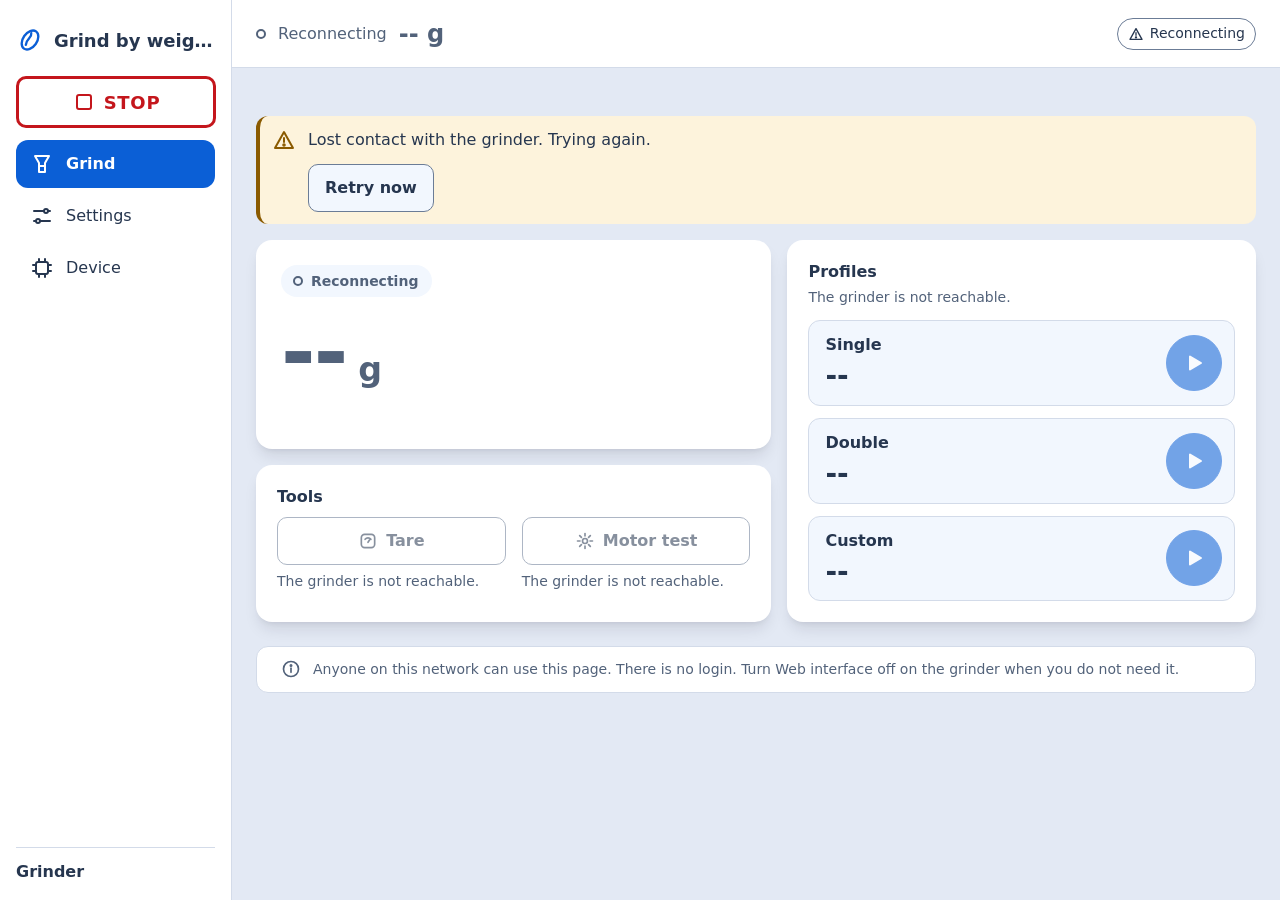
==== commit 2a8149a5: "Web panel offline, web-off, empty and error states for the redesign: warning-style connection note w" ====
--- a/web/portal/index.html
+++ b/web/portal/index.html
@@ -136,6 +136,7 @@
 display: inline-flex; align-items: center; justify-content: center; gap: 8px; cursor: pointer;
 }
 .stop.is-busy { background: var(--error); color: var(--on-error); }
+.stop.is-sending { box-shadow: inset 0 0 0 3px currentColor; }
 .header .stop {
 position: fixed; left: 0; right: 0; width: 100%; bottom: calc(var(--tabbar-h) + var(--safe-bottom)); z-index: 20;
 height: var(--dock-h); border-radius: 0; border-width: 3px 0 0;
@@ -165,12 +166,23 @@
 .card h2 { margin-bottom: 8px; }
 .muted { color: var(--muted); }
 .notice {
+display: flex; gap: 12px; align-items: flex-start;
 margin: 24px max(var(--gutter), env(safe-area-inset-right, 0px)) 0 max(var(--gutter), env(safe-area-inset-left, 0px));
+padding: 12px 16px; border: 1px solid var(--hairline); border-radius: var(--r-row); background: var(--surface);
 color: var(--muted); font-size: .875rem;
 }
+.notice .icon { width: 20px; height: 20px; }
 .messages { display: grid; margin-bottom: 8px; }
 .message { grid-area: 1 / 1; min-height: 1.5em; }
 .message.error { color: var(--error); }
+.message.error:not(:empty) {
+display: flex; gap: 12px; align-items: flex-start; padding: 12px 16px 12px 12px;
+border-left: 4px solid var(--error); border-radius: var(--r-row); background: var(--tint-error); color: var(--text); font-weight: 600;
+}
+.message.error:not(:empty)::before {
+content: "!"; content: "!" / ""; flex: none; display: grid; place-items: center; width: 24px; height: 24px; border-radius: 50%;
+background: var(--error); color: var(--on-error); font-size: .875rem; font-weight: 800; line-height: 1;
+}
 .live { display: contents; }
 .note p + .btn { margin-top: 12px; }
 .grind-grid { display: grid; gap: 16px; }
@@ -188,6 +200,15 @@
 .alerts, .alert-list { display: grid; gap: 8px; }
 .alert-list { list-style: none; margin: 0; padding: 0; }
 .alerts h2 { font-size: .75rem; text-transform: uppercase; letter-spacing: .06em; color: var(--muted); }
+.conn-body { display: grid; gap: 12px; justify-items: start; min-width: 0; }
+.conn-body p { overflow-wrap: anywhere; }
+.conn-body .btn { justify-self: start; }
+.note .conn-body .btn { margin-top: 0; }
+.card.weboff { display: grid; justify-items: center; gap: 12px; padding: 32px 20px; text-align: center; }
+.card.weboff h2 { margin: 0; font-size: 1.125rem; }
+.weboff-icon { width: 80px; height: 80px; stroke-width: 1.5; color: var(--muted); opacity: .45; }
+p.is-empty { padding: 20px 16px; border: 1px dashed var(--border); border-radius: var(--r-row); text-align: center; }
+p.is-problem { padding: 12px 14px; border-left: 4px solid var(--warning); border-radius: var(--r-row); background: var(--tint-warning); color: var(--text); font-weight: 600; }
 .hero { display: grid; grid-template-columns: minmax(0, 1fr); align-content: start; padding: 20px; }
 .hero-state {
 justify-self: start; display: flex; align-items: center; gap: 8px; max-width: 100%; min-height: 32px; padding: 4px 14px 4px 12px;
@@ -233,60 +254,77 @@
 .action { display: grid; align-content: start; gap: 6px; flex: 1 1 140px; min-width: 0; }
 .note-line { font-size: .875rem; margin-top: 12px; }
 .note-line:empty { display: none; }
-.tiles { display: grid; grid-template-columns: repeat(auto-fill, minmax(min(100%, 136px), 1fr)); gap: 12px; margin: 12px 0 0; }
-.tile { margin: 0; padding: 12px; border: 1px solid var(--hairline); border-radius: var(--r-row); background: var(--raised); min-width: 0; display: grid; grid-template-columns: minmax(0, 1fr); gap: 2px; align-content: start; }
-.tile dt { color: var(--muted); font-size: .875rem; overflow-wrap: anywhere; }
+.card > .muted:empty { display: none; }
+.tiles { display: grid; grid-template-columns: repeat(2, minmax(0, 1fr)); gap: 12px; margin: 12px 0 0; }
+.tiles > :last-child:nth-child(odd) { grid-column: 1 / -1; }
+.tile { margin: 0; padding: 12px; border: 1px solid var(--hairline); border-radius: var(--r-row); background: var(--raised); min-width: 0; display: grid; grid-template-columns: minmax(0, 1fr); gap: 4px; align-content: start; }
+.tile dt { display: flex; align-items: center; gap: 8px; color: var(--muted); font-size: .875rem; min-width: 0; }
+.tile-label { min-width: 0; overflow-wrap: anywhere; }
+.tile-icon { flex: none; display: grid; place-items: center; width: 28px; height: 28px; border-radius: 50%; background: var(--tint-info); color: var(--primary); }
+.tile-icon .icon { width: 16px; height: 16px; }
 .tile dd { margin: 0; }
-.tile .stat-value { font-size: 1.5rem; font-weight: 700; line-height: 1.2; overflow-wrap: break-word; }
+.tile .stat-value { margin-top: 4px; font-size: 1.5rem; font-weight: 700; line-height: 1.2; overflow-wrap: break-word; }
 .tile .stat-detail { color: var(--muted); font-size: .8125rem; overflow-wrap: anywhere; }
-.mix-bar { display: flex; height: 16px; border: 1px solid var(--border); border-radius: 8px; overflow: hidden; margin: 8px 0 12px; }
+.tile.skeleton { min-height: 160px; }
+.h-row.skeleton { min-height: 134px; }
+.mix-bar { display: flex; height: 14px; border-radius: var(--r-pill); overflow: hidden; margin: 8px 0 14px; background: var(--raised); }
 .mix-bar .seg { min-width: 0; }
 .mix-bar .seg + .seg { border-left: 2px solid var(--surface); }
 .seg.s0, .swatch.s0 { background: var(--accent); }
 .seg.s1, .swatch.s1 { background: var(--primary); }
 .seg.s2, .swatch.s2 { background: var(--success); }
-.mix-list { margin: 0; display: grid; gap: 6px; }
-.mix-row { display: flex; justify-content: space-between; align-items: baseline; gap: 12px; flex-wrap: wrap; }
+.mix-list { margin: 0; display: grid; gap: 8px; }
+.mix-row { display: grid; grid-template-columns: minmax(0, 1fr) auto; align-items: baseline; gap: 4px 12px; }
 .mix-row dt { display: flex; align-items: center; gap: 8px; min-width: 0; }
-.mix-row dd { margin: 0; font-weight: 600; }
-.swatch { flex: none; width: 12px; height: 12px; border-radius: 3px; }
+.mix-row dd { margin: 0; font-weight: 600; text-align: right; }
+.swatch { flex: none; width: 12px; height: 12px; border-radius: 50%; }
 .mix-note { font-size: .875rem; margin-top: 12px; }
-.h-notice { border-left: 4px solid var(--warning); padding: 4px 0 4px 12px; margin: 8px 0; }
+.h-notice { padding: 8px 12px; margin: 8px 0; border-left: 4px solid var(--warning); border-radius: var(--r-row); background: var(--tint-warning); font-weight: 600; }
 .h-list { list-style: none; margin: 12px 0 0; padding: 0; display: grid; gap: 8px; }
 .h-list:empty { display: none; }
-.h-row { display: grid; gap: 4px; padding: 12px; border: 1px solid var(--hairline); border-radius: var(--r-row); background: var(--raised); min-width: 0; }
-.h-head, .h-main, .h-meta { display: flex; flex-wrap: wrap; align-items: baseline; gap: 2px 12px; min-width: 0; }
-.h-head { justify-content: space-between; }
+.h-row { display: grid; gap: 4px; padding: 12px 14px; border: 1px solid var(--hairline); border-radius: var(--r-row); background: var(--raised); min-width: 0; }
+.h-head, .h-main, .h-meta { display: flex; flex-wrap: wrap; align-items: center; gap: 2px 12px; min-width: 0; }
+.h-main { align-items: baseline; }
+.h-head { justify-content: space-between; align-items: baseline; }
 .h-final { font-size: 1.5rem; font-weight: 700; line-height: 1.2; overflow-wrap: anywhere; }
 .h-target, .h-detail, .h-age { font-size: .875rem; overflow-wrap: anywhere; }
+.h-age:empty, .h-target:empty, .h-error:empty, .h-detail:empty { display: none; }
 .h-error { font-weight: 600; }
-.h-badge { display: inline-flex; align-items: center; gap: 4px; border: 1px solid currentColor; border-radius: var(--r-pill); padding: 0 8px; font-size: .8125rem; font-weight: 600; }
+.h-motor { display: inline-flex; align-items: center; gap: 4px; font-size: .875rem; }
+.h-motor[hidden] { display: none; }
+.h-motor .icon { width: 16px; height: 16px; }
+.h-badge { display: inline-flex; align-items: center; gap: 4px; border-radius: var(--r-pill); padding: 2px 10px 2px 8px; font-size: .8125rem; font-weight: 600; background: var(--raised); }
 .h-badge .icon { width: 16px; height: 16px; }
-.h-badge.ok { color: var(--success); }
-.h-badge.warning { color: var(--warning); }
-.h-badge.error { color: var(--error); }
-.h-badge.neutral { color: var(--muted); }
+.h-badge.ok { color: var(--success); background: var(--tint-success); }
+.h-badge.warning { color: var(--warning); background: var(--tint-warning); }
+.h-badge.error { color: var(--error); background: var(--tint-error); }
+.h-badge.neutral { color: var(--muted); background: var(--surface); }
 .h-badge .icon-ok, .h-badge .icon-warning, .h-badge .icon-error { display: none; }
 .h-badge.ok .icon-ok, .h-badge.warning .icon-warning, .h-badge.error .icon-error, .h-badge.neutral .icon-warning { display: block; }
-.h-chart { margin: 12px 0 0; }
-.h-caption { font-size: .8125rem; margin-bottom: 8px; }
-.h-bars { display: flex; gap: 4px; height: 96px; }
-.h-col { flex: 1 1 0; max-width: 32px; min-width: 0; display: grid; grid-template-rows: minmax(0, 1fr) 2px minmax(0, 1fr); }
+.h-chart { margin: 12px 0 0; padding: 12px; border-radius: var(--r-row); background: var(--raised); }
+.h-caption { font-size: .8125rem; margin-bottom: 12px; }
+.h-bars { display: flex; justify-content: center; gap: 6px; height: 104px; }
+.h-col { flex: 1 1 0; max-width: 28px; min-width: 0; display: grid; grid-template-rows: minmax(0, 1fr) 2px minmax(0, 1fr); }
 .h-up, .h-down { display: flex; flex-direction: column; min-height: 0; }
 .h-up { justify-content: flex-end; }
 .h-bar { width: 100%; }
-.h-bar.over { background: var(--warning); border-radius: 3px 3px 0 0; }
-.h-bar.under { background: var(--accent); border-radius: 0 0 3px 3px; }
-.h-axis { background: var(--border); }
+.h-bar.over { background: var(--warning); border-radius: 6px 6px 0 0; }
+.h-bar.under { background: var(--accent); border-radius: 0 0 6px 6px; }
+.h-axis { background: var(--border); border-radius: 1px; }
 .h-col.on .h-axis { background: var(--success); transform: scaleY(3); }
 .settings-form { display: contents; }
 #panel-settings { padding-bottom: calc(var(--dock-h) + 96px); }
-.group .hint { color: var(--muted); font-size: .875rem; margin-bottom: 8px; }
-.fields { display: grid; gap: 20px; }
+.group-head { display: flex; align-items: center; gap: 12px; margin-bottom: 12px; }
+.group-head h2 { margin: 0; font-size: 1.125rem; }
+.group-icon { flex: none; display: grid; place-items: center; width: 36px; height: 36px; border-radius: 50%; background: var(--tint-info); color: var(--primary); }
+.group-icon .icon { width: 20px; height: 20px; }
+.group .hint { color: var(--muted); font-size: .875rem; margin-bottom: 12px; }
+.fields { display: grid; gap: 16px; }
+.field + .field { border-top: 1px solid var(--hairline); padding-top: 16px; }
 .field { display: grid; gap: 6px; min-width: 0; }
 .field > label, .field > legend, .field .lbl { font-weight: 600; }
 fieldset.field { border: 0; margin: 0; padding: 0; }
-fieldset.field > legend { padding: 0; margin-bottom: 6px; }
+fieldset.field > legend { float: left; width: 100%; padding: 0; margin-bottom: 6px; }
 .field .hint { color: var(--muted); font-size: .875rem; }
 .field-msg { font-size: .875rem; min-height: 0; }
 .field-msg:empty { display: none; }
@@ -295,27 +333,27 @@
 .is-invalid { border-color: var(--error) !important; }
 input[type="text"], input[type="number"], select {
 width: 100%; min-height: 48px; padding: 8px 12px; font: inherit; font-size: 16px;
-background: var(--surface); color: var(--text); border: 1px solid var(--border); border-radius: var(--r-field);
+background: var(--raised); color: var(--text); border: 1px solid var(--border); border-radius: var(--r-field);
 }
 select { appearance: auto; }
 .stepper { display: flex; align-items: center; flex-wrap: wrap; gap: 8px; }
-.stepper .btn { flex: none; width: 48px; padding: 0; font-size: 1.5rem; line-height: 1; }
+.stepper .btn { flex: none; width: 48px; padding: 0; border-radius: 50%; font-size: 1.5rem; line-height: 1; }
 .stepper input { text-align: center; width: auto; min-width: 64px; flex: 1 1 64px; }
 .stepper .unit { flex: none; color: var(--muted); min-width: 1.5em; }
 .name-row { display: flex; align-items: center; gap: 8px; }
 .name-row .unit { color: var(--muted); flex: none; }
 .slider-head { display: flex; justify-content: space-between; align-items: baseline; gap: 8px; }
+.slider-head label { font-weight: 600; }
 .slider-head output { font-weight: 700; }
 input[type="range"] { width: 100%; min-height: 44px; margin: 0; accent-color: var(--primary); }
-.seg-opts { display: flex; border: 1px solid var(--border); border-radius: var(--r-field); overflow: hidden; }
+.seg-opts { display: flex; gap: 4px; padding: 4px; background: var(--raised); border: 1px solid var(--border); border-radius: var(--r-pill); }
 .seg-opts label { position: relative; flex: 1 1 0; min-width: 0; }
 .seg-opts input { position: absolute; opacity: 0; inset: 0; width: 100%; height: 100%; margin: 0; cursor: pointer; }
 .seg-opts span {
-display: flex; align-items: center; justify-content: center; text-align: center; min-height: 44px; padding: 6px 10px;
-background: var(--surface); color: var(--text); border-left: 1px solid var(--border);
-}
-.seg-opts label:first-child span { border-left: 0; }
-.seg-opts input:checked + span { background: var(--primary); color: var(--on-primary); font-weight: 700; }
+display: flex; align-items: center; justify-content: center; text-align: center; min-height: 44px; padding: 6px 12px;
+background: none; color: var(--text); border-radius: var(--r-pill);
+}
+.seg-opts input:checked + span { background: var(--primary); color: var(--on-primary); font-weight: 700; box-shadow: var(--shadow); }
 .seg-opts input:focus-visible + span { outline: 3px solid var(--focus); outline-offset: -3px; }
 .seg-opts input:checked:focus-visible + span { outline-color: var(--on-primary); }
 .switch-row { display: flex; align-items: center; justify-content: space-between; gap: 12px; min-height: 44px; cursor: pointer; }
@@ -334,9 +372,13 @@
 bottom: calc(var(--dock-h) + var(--tabbar-h) + var(--safe-bottom));
 display: flex; align-items: center; gap: 8px; flex-wrap: wrap;
 padding: 8px max(var(--gutter), env(safe-area-inset-right, 0px)) 8px max(var(--gutter), env(safe-area-inset-left, 0px));
-background: var(--surface); border-top: 2px solid var(--primary);
+background: var(--surface); border-top: 1px solid var(--hairline); box-shadow: 0 -8px 24px -12px rgba(15, 23, 42, .3);
+}
+@supports (backdrop-filter: blur(1px)) and (background: color-mix(in srgb, red, blue)) {
+.savebar { background: color-mix(in srgb, var(--surface) 92%, transparent); backdrop-filter: blur(14px) saturate(1.4); }
 }
 .save-info { flex: 1 1 96px; min-width: 0; }
+.save-info strong { font-size: 1rem; }
 .save-info .reason { min-height: 0; }
 .save-info .reason:empty, .save-info .field-msg:empty { display: none; }
 .savebar .btn { flex: none; }
@@ -375,16 +417,28 @@
 .tab[aria-current="true"] .tab-icon { background: none; }
 .content, .notice { max-width: 688px; margin-inline: auto; }
 .content { padding-inline: var(--gutter); }
-.notice { padding-inline: var(--gutter); }
+.notice { padding-inline: var(--gutter); width: min(calc(100% - 2 * var(--gutter)), 640px); }
 .panel { grid-template-columns: repeat(auto-fill, minmax(min(100%, 250px), 1fr)); }
 .panel > .full, .live > *, .panel > .note { grid-column: 1 / -1; }
+.tiles { grid-template-columns: repeat(4, minmax(0, 1fr)); }
+.tiles > :last-child:nth-child(odd) { grid-column: auto; }
+.tiles > :last-child:nth-child(4n+3) { grid-column: span 2; }
+.tile.skeleton { min-height: 172px; }
+.h-row.skeleton { min-height: 111px; }
+.h-bars { gap: 10px; }
+.h-col { max-width: 36px; }
 .tabbar { box-shadow: none; }
 .hero { padding: 24px; }
 #panel-settings { padding-bottom: 24px; }
 .savebar {
-position: sticky; bottom: 12px; grid-column: 1 / -1; border: 2px solid var(--primary); border-radius: var(--r-card);
+position: sticky; bottom: 12px; grid-column: 1 / -1; border: 1px solid var(--hairline); border-radius: var(--r-card);
 padding: 8px 12px; box-shadow: var(--shadow);
 }
+.group { grid-column: 1 / -1; }
+.field-stepper { grid-template-columns: minmax(8rem, 1fr) auto; align-items: center; column-gap: 16px; }
+.field-stepper > label, .field-stepper > .stepper { grid-row: 1; }
+.field-stepper > .hint, .field-stepper > .field-msg { grid-column: 1 / -1; }
+.field-stepper .stepper input { flex: none; width: 96px; }
 }
 @media (min-width: 600px) and (max-width: 1023px) {
 .profiles { grid-template-columns: repeat(3, minmax(0, 1fr)); }
@@ -426,18 +480,35 @@
 .header h1 { position: absolute; width: 1px; height: 1px; overflow: hidden; clip-path: inset(50%); white-space: nowrap; }
 .header { padding-inline: max(var(--gutter), calc((100% - 1040px) / 2)); }
 .content, .notice { max-width: calc(1040px + 2 * var(--gutter)); }
+.notice { width: min(calc(100% - 2 * var(--gutter)), 1040px); }
 .panel { grid-template-columns: repeat(auto-fill, minmax(min(100%, 400px), 1fr)); }
+.group { grid-column: auto; }
 .grind-grid { grid-template-columns: minmax(0, 11fr) minmax(0, 10fr); grid-template-rows: auto 1fr; }
 .hero { grid-column: 1; grid-row: 1; }
 .profiles-card { grid-column: 2; grid-row: 1 / span 2; }
 .tools-card { grid-column: 1; grid-row: 2; }
 .hero-weight { font-size: clamp(3.5rem, 6.5vw, 6rem); }
+.tile.skeleton { min-height: 134px; }
 }
 @media (min-width: 1024px) and (max-height: 520px) {
 .side-foot { display: none; }
 }
 @media (prefers-reduced-motion: no-preference) {
-.btn, .stop, .tab, .tab-icon { transition: background-color .15s var(--ease), color .15s var(--ease), opacity .15s var(--ease); }
+.btn, .stop, .tab, .tab-icon, .seg-opts span, input.switch { transition: background-color .15s var(--ease), color .15s var(--ease), opacity .15s var(--ease); }
+input.switch::before { transition: left .15s var(--ease), background-color .15s var(--ease); }
+.dot, .profile { transition: background-color .2s var(--ease), border-color .2s var(--ease); }
+.ring-arc { transition: stroke-dashoffset .25s linear; }
+.card { animation: card-in .22s var(--ease) backwards; }
+@keyframes card-in { from { opacity: 0; transform: translateY(4px); } }
+.is-loading > .skeleton {
+background: linear-gradient(100deg, var(--raised) 30%, color-mix(in srgb, var(--border) 38%, var(--raised)) 50%, var(--raised) 70%) 100% 0 / 300% 100%;
+animation: shimmer 1.6s linear infinite;
+}
+@keyframes shimmer { to { background-position: 0 0; } }
+.stop.is-sending { animation: stop-ring 1.1s ease-in-out infinite; }
+@keyframes stop-ring { 50% { box-shadow: inset 0 0 0 6px currentColor; } }
+.is-reconnecting .dot { animation: dot-pulse 1.4s ease-in-out infinite; }
+@keyframes dot-pulse { 50% { opacity: .35; } }
 }
 </style>
 </head>
@@ -461,6 +532,9 @@
   <symbol id="i-bean" viewBox="0 0 24 24"><ellipse cx="12" cy="12" rx="6" ry="9" transform="rotate(35 12 12)"></ellipse><path d="M9.5 6.5c3 3-1 6 2 11" transform="rotate(35 12 12)"></path></symbol>
   <symbol id="i-offline" viewBox="0 0 24 24"><path d="M5 12.5a10 10 0 0 1 14 0M8.5 16a5 5 0 0 1 7 0M4 4l16 16"></path><circle cx="12" cy="19" r=".8"></circle></symbol>
   <symbol id="i-info" viewBox="0 0 24 24"><circle cx="12" cy="12" r="9"></circle><path d="M12 11v5"></path><circle cx="12" cy="7.8" r=".8"></circle></symbol>
+  <symbol id="i-display" viewBox="0 0 24 24"><rect x="3" y="4" width="18" height="12" rx="2"></rect><path d="M8 20h8M12 16v4"></path></symbol>
+  <symbol id="i-target" viewBox="0 0 24 24"><circle cx="12" cy="12" r="9"></circle><circle cx="12" cy="12" r="4.5"></circle><circle cx="12" cy="12" r=".8"></circle></symbol>
+  <symbol id="i-pulse" viewBox="0 0 24 24"><path d="M3 12h4l2.5-6 4 12 2.5-6H21"></path></symbol>
   <symbol id="i-refresh" viewBox="0 0 24 24"><path d="M19 9a8 8 0 0 0-14-1.5M5 4v4h4M5 15a8 8 0 0 0 14 1.5M19 20v-4h-4"></path></symbol>
 </svg>
 <a class="skip-link" href="#main">Skip to content</a>
@@ -492,13 +566,18 @@
   <div class="messages">
     <div id="message" class="message" role="status" aria-live="polite"></div>
     <div id="alert" class="message error" role="alert"></div>
+    <p id="leadin-live" class="sr-only" role="status"></p>
   </div>
   <section id="panel-grind" class="panel" aria-label="Grind">
-    <div id="conn-note" class="card note" hidden>
-      <p id="conn-detail"></p>
-      <button id="retry" class="btn" type="button" hidden>Retry now</button>
+    <div id="conn-note" class="alert warning note" hidden>
+      <svg class="icon icon-warning" aria-hidden="true"><use id="conn-note-icon" href="#i-warning"></use></svg>
+      <div class="conn-body">
+        <p id="conn-detail"></p>
+        <button id="retry" class="btn" type="button" hidden>Retry now</button>
+      </div>
     </div>
-    <div id="weboff" class="card note" hidden>
+    <div id="weboff" class="card note weboff" hidden>
+      <svg class="icon weboff-icon" aria-hidden="true"><use href="#i-offline"></use></svg>
       <h2>The web interface is off</h2>
       <p>The web interface is switched off on the grinder. Turn it on: Menu, WiFi, Web interface. This page reconnects by itself.</p>
     </div>
@@ -592,6 +671,7 @@
       <p id="settings-notice-text"></p>
     </div>
     <div id="settings-form" class="settings-form" hidden></div>
+    <template id="group-head"><div class="group-head"><span class="group-icon"><svg class="icon" aria-hidden="true"><use href="#i-settings"></use></svg></span></div></template>
     <div id="savebar" class="savebar" hidden>
       <div class="save-info">
         <strong id="save-count" aria-live="polite">0 changes</strong>
@@ -603,22 +683,31 @@
     </div>
   </section>
   <section id="panel-insights" class="panel" aria-label="Insights" hidden>
-    <div class="card full">
-      <h2 id="insights-h">Lifetime statistics</h2>
+    <section class="card full" aria-labelledby="insights-h">
+      <div class="group-head"><span class="group-icon"><svg class="icon" aria-hidden="true"><use href="#i-insights"></use></svg></span><h2 id="insights-h">Lifetime statistics</h2></div>
       <p id="insights-message" class="muted"></p>
+      <div id="tiles-skel" class="tiles" aria-hidden="true" hidden><div class="tile skeleton"></div><div class="tile skeleton"></div><div class="tile skeleton"></div><div class="tile skeleton"></div><div class="tile skeleton"></div><div class="tile skeleton"></div><div class="tile skeleton"></div></div>
       <dl id="tiles" class="tiles" hidden></dl>
+      <template id="tile-row">
+        <div class="tile">
+          <dt><span class="tile-icon"><svg class="icon" aria-hidden="true"><use href="#i-insights"></use></svg></span><span class="tile-label"></span></dt>
+          <dd class="stat-value"></dd>
+          <dd class="stat-detail"></dd>
+        </div>
+      </template>
       <p id="insights-note" class="muted note-line"></p>
-    </div>
+    </section>
     <section id="mix" class="card full" aria-labelledby="mix-h" hidden>
-      <h2 id="mix-h">Grinds by final weight</h2>
+      <div class="group-head"><span class="group-icon"><svg class="icon" aria-hidden="true"><use href="#i-scale"></use></svg></span><h2 id="mix-h">Grinds by final weight</h2></div>
       <div id="mix-bar" class="mix-bar" aria-hidden="true"></div>
       <dl id="mix-list" class="mix-list"></dl>
       <p class="mix-note muted">Counted by the weight that came out, not by the Single, Double or Custom button.</p>
     </section>
     <section id="history" class="card full" aria-labelledby="history-h" hidden>
-      <h2 id="history-h">Recent grinds</h2>
+      <div class="group-head"><span class="group-icon"><svg class="icon" aria-hidden="true"><use href="#i-clock"></use></svg></span><h2 id="history-h">Recent grinds</h2></div>
       <p id="history-message" class="muted"></p>
       <p id="history-notice" class="h-notice" hidden></p>
+      <div id="history-skel" class="h-list" aria-hidden="true" hidden><div class="h-row skeleton"></div><div class="h-row skeleton"></div><div class="h-row skeleton"></div></div>
       <div id="history-chart" class="h-chart" aria-hidden="true" hidden>
         <p id="history-caption" class="muted h-caption"></p>
         <div id="history-bars" class="h-bars"></div>
@@ -638,6 +727,7 @@
             </span>
             <span class="h-error"></span>
             <span class="h-detail muted"></span>
+            <span class="h-motor muted"><svg class="icon" aria-hidden="true"><use href="#i-motor"></use></svg><span class="h-motor-text"></span></span>
           </div>
         </li>
       </template>
@@ -654,7 +744,7 @@
     </div>
   </section>
 </main>
-<footer class="notice">Anyone on this network can use this page. There is no login. Turn Web interface off on the grinder when you do not need it.</footer>
+<footer class="notice"><svg class="icon" aria-hidden="true"><use href="#i-info"></use></svg><span>Anyone on this network can use this page. There is no login. Turn Web interface off on the grinder when you do not need it.</span></footer>
 </div>
 <script>
 'use strict';
@@ -1564,18 +1654,18 @@
 var noError = doc.weight_mode === null || doc.weight_mode === 0 || doc.avg_abs_error_g === null;
 var noPulses = doc.total_grinds === 0 || doc.avg_pulses === null;
 return [
-{ id: 'grinds', label: 'Grinds', value: statText(doc.total_grinds),
+{ id: 'grinds', icon: 'bean', label: 'Grinds', value: statText(doc.total_grinds),
 detail: statText(doc.weight_mode) + ' by weight, ' + statText(doc.time_mode) + ' by time' },
-{ id: 'coffee', label: 'Coffee ground', value: formatKg(doc.total_weight_kg), detail: 'Total weight of finished grinds' },
-{ id: 'motor', label: 'Motor run time', value: doc.motor_runtime_s === null ? '--' : formatDuration(doc.motor_runtime_s),
+{ id: 'coffee', icon: 'scale', label: 'Coffee ground', value: formatKg(doc.total_weight_kg), detail: 'Total weight of finished grinds' },
+{ id: 'motor', icon: 'motor', label: 'Motor run time', value: doc.motor_runtime_s === null ? '--' : formatDuration(doc.motor_runtime_s),
 detail: 'Grinding, pulses and motor tests' },
-{ id: 'powered', label: 'Powered on', value: doc.powered_minutes === null ? '--' : formatDuration(doc.powered_minutes * 60),
+{ id: 'powered', icon: 'clock', label: 'Powered on', value: doc.powered_minutes === null ? '--' : formatDuration(doc.powered_minutes * 60),
 detail: 'Total time the grinder has been switched on' },
-{ id: 'error', label: 'Average error', value: noError ? '--' : '\u00b1' + (doc.avg_abs_error_g < 1000 ? doc.avg_abs_error_g.toFixed(2) : formatCount(Math.round(doc.avg_abs_error_g))) + ' g',
+{ id: 'error', icon: 'target', label: 'Average error', value: noError ? '--' : '\u00b1' + (doc.avg_abs_error_g < 1000 ? doc.avg_abs_error_g.toFixed(2) : formatCount(Math.round(doc.avg_abs_error_g))) + ' g',
 detail: noError ? 'No weight-mode grinds yet' : 'Final weight against the target, weight mode' },
-{ id: 'pulses', label: 'Average pulses', value: noPulses ? '--' : doc.avg_pulses.toFixed(1),
+{ id: 'pulses', icon: 'pulse', label: 'Average pulses', value: noPulses ? '--' : doc.avg_pulses.toFixed(1),
 detail: doc.total_pulses === null ? 'Correction pulses per grind' : statText(doc.total_pulses) + ' correction pulses in total' },
-{ id: 'timepulses', label: 'Extra time-mode pulses', value: statText(doc.time_pulses), detail: 'Added after time-mode grinds' }
+{ id: 'timepulses', icon: 'refresh', label: 'Extra time-mode pulses', value: statText(doc.time_pulses), detail: 'Added after time-mode grinds' }
 ];
 }
 function statsView(s, conn, nowMs) {
@@ -1638,6 +1728,7 @@
 target: finiteOrNull(time ? g.target_s : g.target_g),
 final: finiteOrNull(g.final_g),
 timeMs: finiteOrNull(g.time_ms),
+motorMs: finiteOrNull(g.motor_ms),
 pulses: finiteOrNull(g.pulses),
 result: has(HISTORY_RESULTS, g.result) ? g.result : 'unknown'
 });
@@ -1670,11 +1761,15 @@
 if (r === 0) return 'on target';
 return (err > 0 ? '+' : '-') + tenths(Math.abs(err)) + ' g ' + (err > 0 ? 'over' : 'under');
 }
+function msText(ms) {
+if (typeof ms !== 'number' || !isFinite(ms) || ms < 0) return '';
+return ms < 60000 ? (ms / 1000).toFixed(1) + ' s' : formatDuration(ms / 1000);
+}
 function historyRow(g, elapsedS) {
 var result = HISTORY_RESULTS[g.result];
 var err = !g.time && g.final !== null && g.target !== null ? g.final - g.target : null;
 var detail = [];
-if (g.timeMs !== null && g.timeMs >= 0) detail.push(g.timeMs < 60000 ? (g.timeMs / 1000).toFixed(1) + ' s' : formatDuration(g.timeMs / 1000));
+if (msText(g.timeMs) !== '') detail.push(msText(g.timeMs));
 if (g.pulses !== null && (!g.time || g.pulses > 0)) detail.push(g.pulses + (g.pulses === 1 ? ' pulse' : ' pulses'));
 return {
 name: g.profile === null ? 'Grind' : PROFILE_NAMES[g.profile],
@@ -1684,6 +1779,7 @@
 error: historyErrorText(err),
 badge: { label: result.label, level: result.level },
 detail: detail.join(' \u00b7 '),
+motor: msText(g.motorMs) === '' ? '' : 'motor ' + msText(g.motorMs),
 err: err
 };
 }
@@ -1738,21 +1834,21 @@
 }
 var SETTINGS_GROUPS = [
 {
-id: 'profiles', title: 'Profiles',
+id: 'profiles', title: 'Profiles', icon: 'bean',
 hint: 'Targets of the Start buttons. The grinder uses the weight in weight mode and the time in time mode.',
 keys: ['single_weight_g', 'single_time_s', 'double_weight_g', 'double_time_s', 'custom_weight_g', 'custom_time_s']
 },
 {
-id: 'display', title: 'Display', hint: '',
+id: 'display', title: 'Display', icon: 'display', hint: '',
 keys: ['brightness_normal', 'brightness_screensaver', 'screen_dim_min', 'screen_off_min']
 },
 {
-id: 'grinding', title: 'Grinding', hint: '',
+id: 'grinding', title: 'Grinding', icon: 'motor', hint: '',
 keys: ['grind_mode', 'purge_mode', 'purge_amount_g', 'freshness_hours', 'auto_start', 'auto_return', 'swipe']
 },
-{ id: 'device', title: 'Device', hint: '', keys: ['ble_startup', 'logging', 'device_name'] }
+{ id: 'device', title: 'Device', icon: 'device', hint: '', keys: ['ble_startup', 'logging', 'device_name'] }
 ];
-var OTHER_GROUP = { id: 'other', title: 'Other', hint: '' };
+var OTHER_GROUP = { id: 'other', title: 'Other', icon: 'settings', hint: '' };
 var WIDGET_BY_KEY = {
 brightness_normal: 'slider',
 brightness_screensaver: 'slider',
@@ -1848,7 +1944,7 @@
 list.push(fieldView(byKey[key]));
 }
 });
-if (list.length) out.push({ id: g.id, title: g.title, hint: g.hint, fields: list });
+if (list.length) out.push({ id: g.id, title: g.title, icon: g.icon, hint: g.hint, fields: list });
 });
 var rest = [];
 (fields || []).forEach(function (f) {
@@ -1857,7 +1953,7 @@
 rest.push(fieldView(f));
 }
 });
-if (rest.length) out.push({ id: OTHER_GROUP.id, title: OTHER_GROUP.title, hint: OTHER_GROUP.hint, fields: rest });
+if (rest.length) out.push({ id: OTHER_GROUP.id, title: OTHER_GROUP.title, icon: OTHER_GROUP.icon, hint: OTHER_GROUP.hint, fields: rest });
 return out;
 }
 function groupedKeys() {
@@ -2126,6 +2222,7 @@
 historyLoaded: historyLoaded,
 historyDue: historyDue,
 historyAgeText: historyAgeText,
+msText: msText,
 historyErrorText: historyErrorText,
 historyView: historyView,
 STEP_OPTIONS: STEP_OPTIONS,
@@ -2193,11 +2290,12 @@
 var forceStatus = false; // the last settings or info request failed: status goes next
 var quickNext = false; // a request went well and settings or info are still missing: the next one follows at once
 var requestedTab = 'grind';
+var START_WORDS = ['SINGLE', 'DOUBLE', 'CUSTOM']; // the profile names the lead-in announces, as on the grinder
 function showTab(requested) {
 requestedTab = requested;
 var name = V.tabForViewport(requested);
 V.TABS.forEach(function (tab) {
-$('panel-' + tab).hidden = tab !== name;
+setHidden($('panel-' + tab), tab !== name);
 var button = $('tab-' + tab);
 if (tab === name) button.setAttribute('aria-current', 'true');
 else button.removeAttribute('aria-current');
@@ -2214,6 +2312,14 @@
 }
 function setClass(el, name, on) {
 if (el.classList.contains(name) !== !!on) el.classList.toggle(name, !!on);
+}
+function setHidden(el, hidden) {
+hidden = !!hidden;
+if (el.hidden !== hidden) el.hidden = hidden;
+}
+function setDisabled(el, disabled) {
+disabled = !!disabled;
+if (el.disabled !== disabled) el.disabled = disabled;
 }
 var sayTimer = null;
 function say(text, isError) {
@@ -2228,9 +2334,14 @@
 function sayError(err, fallback) {
 say(err && err.message ? err.message : fallback, true);
 }
+var busyAlert = '';
+function clearBusyAlert() {
+if (busyAlert !== '' && $('alert').textContent === busyAlert) setText($('alert'), '');
+busyAlert = '';
+}
 function leadInIsActive() { return V.leadInActive(leadIn); }
 function setControl(button, reasonEl, control) {
-button.disabled = !control.enabled;
+setDisabled(button, !control.enabled);
 setText(reasonEl, control.enabled ? '' : control.reason);
 }
 function setTone(el, tone) {
@@ -2241,7 +2352,7 @@
 var warningsKey = '';
 function renderWarnings() {
 var view = V.warningsView(status, conn);
-$('warnings').hidden = !view.visible;
+setHidden($('warnings'), !view.visible);
 var key = JSON.stringify(view.rows);
 if (key === warningsKey) return;
 warningsKey = key;
@@ -2261,28 +2372,32 @@
 var view = V.statsView(stats, conn, now());
 var tab = $('tab-insights');
 if (tab.hidden === view.tabVisible) {
-tab.hidden = !view.tabVisible;
+setHidden(tab, !view.tabVisible);
 if (!view.tabVisible && requestedTab === 'insights') showTab('grind'); // the data went away: do not stay on an empty tab
 }
 setText($('insights-message'), view.message);
+setClass($('insights-message'), 'is-empty', view.kind === 'empty');
+setClass($('insights-message'), 'is-problem', view.kind === 'error');
 setText($('insights-note'), view.note);
-$('tiles').hidden = view.tiles.length === 0;
-$('mix').hidden = !view.mix.visible;
+setHidden($('tiles'), view.tiles.length === 0);
+setHidden($('tiles-skel'), view.kind !== 'loading');
+setClass($('tiles-skel'), 'is-loading', view.kind === 'loading');
+setHidden($('mix'), !view.mix.visible);
 var key = JSON.stringify([view.tiles, view.mix]);
 if (key === insightsKey) return;
 insightsKey = key;
 var tiles = $('tiles');
 while (tiles.firstChild) tiles.removeChild(tiles.firstChild);
 view.tiles.forEach(function (tile) {
-var item = el('div', 'tile');
-item.appendChild(el('dt', '', tile.label));
-var value = el('dd', 'stat-value');
+var item = $('tile-row').content.firstElementChild.cloneNode(true);
+item.querySelector('use').setAttribute('href', '#i-' + tile.icon);
+item.querySelector('.tile-label').textContent = tile.label;
+var value = item.querySelector('.stat-value');
 tile.value.split(',').forEach(function (part, n, parts) {
 if (n > 0) value.appendChild(el('wbr'));
 value.appendChild(document.createTextNode(n < parts.length - 1 ? part + ',' : part));
 });
-item.appendChild(value);
-item.appendChild(el('dd', 'stat-detail', tile.detail));
+item.querySelector('.stat-detail').textContent = tile.detail;
 tiles.appendChild(item);
 });
 var bar = $('mix-bar');
@@ -2307,12 +2422,16 @@
 var historyKey = '';
 function renderHistory() {
 var view = V.historyView(history, conn, now());
-$('history').hidden = !view.visible;
+setHidden($('history'), !view.visible);
 setText($('history-message'), view.message);
+setClass($('history-message'), 'is-empty', view.kind === 'empty');
+setClass($('history-message'), 'is-problem', view.kind === 'error');
 setText($('history-note'), view.note);
 setText($('history-notice'), view.notice);
-$('history-notice').hidden = view.notice === '';
-$('history-chart').hidden = !view.chart.visible;
+setHidden($('history-notice'), view.notice === '');
+setHidden($('history-skel'), view.kind !== 'loading');
+setClass($('history-skel'), 'is-loading', view.kind === 'loading');
+setHidden($('history-chart'), !view.chart.visible);
 var key = JSON.stringify([view.rows, view.chart]);
 if (key === historyKey) return;
 historyKey = key;
@@ -2343,6 +2462,8 @@
 item.querySelector('.h-target').textContent = row.target;
 item.querySelector('.h-error').textContent = row.error;
 item.querySelector('.h-detail').textContent = row.detail;
+item.querySelector('.h-motor-text').textContent = row.motor;
+setHidden(item.querySelector('.h-motor'), row.motor === '');
 item.querySelector('.h-result').textContent = row.badge.label;
 item.querySelector('.h-badge').classList.add(row.badge.level);
 list.appendChild(item);
@@ -2356,12 +2477,13 @@
 setText($('conn-text'), view.label);
 var icon = '#i-' + view.icon;
 if ($('conn-icon').getAttribute('href') !== icon) $('conn-icon').setAttribute('href', icon);
+if ($('conn-note-icon').getAttribute('href') !== icon) $('conn-note-icon').setAttribute('href', icon);
 var webOff = conn.state === 'web_off';
-$('weboff').hidden = !webOff;
-$('live').hidden = webOff;
-$('conn-note').hidden = webOff || view.detail === '';
+setHidden($('weboff'), !webOff);
+setHidden($('live'), webOff);
+setHidden($('conn-note'), webOff || view.detail === '');
 setText($('conn-detail'), view.detail);
-$('retry').hidden = !view.retry;
+setHidden($('retry'), !view.retry);
 setText($('readout-state'), readout.short);
 setText($('readout-weight'), readout.value);
 setText($('readout-phase'), readout.phase);
@@ -2374,8 +2496,10 @@
 if ($('strip-state').title !== readout.state) $('strip-state').title = readout.state; // the full words, for a pointer
 setText($('strip-weight'), readout.weight);
 setClass($('strip'), 'is-stale', readout.stale);
+setClass($('strip'), 'is-reconnecting', conn.state === 'reconnecting');
+setClass($('readout'), 'is-reconnecting', conn.state === 'reconnecting');
 setTone($('strip'), readout.tone);
-$('banner').hidden = !controls.banner;
+setHidden($('banner'), !controls.banner);
 if (controls.banner) {
 setText($('banner-text'), controls.banner.text);
 setClass($('banner'), 'error', controls.banner.level === 'error');
@@ -2383,7 +2507,8 @@
 }
 setClass($('stop'), 'is-busy', controls.stop.emphasis);
 var li = V.leadInView(leadIn, t);
-$('leadin').hidden = !li.visible;
+if (!li.visible || li.dropped) setText($('leadin-live'), '');
+setHidden($('leadin'), !li.visible);
 setText($('leadin-text'), li.text);
 setText($('ring-count'), li.count);
 setClass($('leadin'), 'is-dropped', li.dropped);
@@ -2394,7 +2519,7 @@
 }
 V.profileCards(settings).forEach(function (card) {
 setText($('target-' + card.index), card.target);
-$('badge-' + card.index).hidden = !card.selected;
+setHidden($('badge-' + card.index), !card.selected);
 setClass($('profile-' + card.index), 'is-selected', card.selected);
 setControl($('start-' + card.index), $('reason-start-' + card.index), controls.start);
 });
@@ -2416,6 +2541,7 @@
 if (input.value !== value) input.value = value;
 }
 function onEdit(key, raw) {
+clearBusyAlert();
 form = V.formSet(form, key, raw);
 delete fieldErrors[key];
 delete fieldNotes[key];
@@ -2440,7 +2566,7 @@
 var wrap;
 var input;
 if (view.kind === 'switch') {
-wrap = el('div', 'field');
+wrap = el('div', 'field field-switch');
 var row = el('label', 'switch-row');
 row.setAttribute('for', id);
 row.appendChild(el('span', 'lbl', view.label));
@@ -2455,7 +2581,7 @@
 reg.focusEl = input;
 reg.write = function (raw) { input.checked = raw === true; };
 } else if (view.kind === 'segmented') {
-wrap = el('fieldset', 'field');
+wrap = el('fieldset', 'field field-seg');
 wrap.setAttribute('role', 'radiogroup');
 wrap.appendChild(el('legend', '', view.label));
 var opts = el('div', 'seg-opts');
@@ -2547,7 +2673,7 @@
 reg.focusEl = input;
 reg.write = function (raw) { setValue(input, typeof raw === 'string' ? raw : ''); };
 } else {
-wrap = el('div', 'field');
+wrap = el('div', 'field field-stepper');
 var numLabel = el('label', '', view.label);
 numLabel.setAttribute('for', id);
 wrap.appendChild(numLabel);
@@ -2597,7 +2723,10 @@
 var h = el('h2', '', group.title);
 h.id = headingId;
 card.setAttribute('aria-labelledby', headingId);
-card.appendChild(h);
+var head = $('group-head').content.firstElementChild.cloneNode(true);
+head.querySelector('use').setAttribute('href', '#i-' + group.icon);
+head.appendChild(h);
+card.appendChild(head);
 if (group.hint) card.appendChild(el('p', 'hint', group.hint));
 if (group.id === 'profiles') {
 currentProfileEl = el('p', 'hint');
@@ -2639,18 +2768,18 @@
 }
 function renderSettings() {
 var placeholder = V.settingsPlaceholder(!!schema, !!settings, conn, schemaMissing);
-$('settings-status').hidden = placeholder === '';
+setHidden($('settings-status'), placeholder === '');
 setText($('settings-status-text'), placeholder);
-$('settings-form').hidden = !form;
-if (!form) { $('savebar').hidden = true; $('settings-notice').hidden = true; setSavebarHeight(); return; }
+setHidden($('settings-form'), !form);
+if (!form) { setHidden($('savebar'), true); setHidden($('settings-notice'), true); setSavebarHeight(); return; }
 var bar = V.saveBarView(form, schema, status, conn, { leadIn: leadInIsActive(), commandPending: commandPending });
 if (!bar.visible) { settingsNotice = ''; formError = ''; }
-$('savebar').hidden = !bar.visible;
+setHidden($('savebar'), !bar.visible);
 setText($('save-count'), bar.countText);
 setText($('save-reason'), bar.reason);
 setText($('save-error'), formError);
-$('save').disabled = !bar.canSave;
-$('settings-notice').hidden = settingsNotice === '';
+setDisabled($('save'), !bar.canSave);
+setHidden($('settings-notice'), settingsNotice === '');
 setText($('settings-notice-text'), settingsNotice);
 if (currentProfileEl) setText(currentProfileEl, V.currentProfileText(settings));
 setSavebarHeight();
@@ -2671,17 +2800,18 @@
 }
 function showRename(address) {
 var text = V.renameNotice(address);
-$('rename').hidden = text === '';
+setHidden($('rename'), text === '');
 setText($('rename-text'), text);
 var href = V.renameLink(address, window.location.protocol, window.location.port);
 var link = $('rename-link');
-link.hidden = href === '';
+setHidden(link, href === '');
 if (href) {
 setText(link, address);
 link.setAttribute('href', href);
 }
 }
 function saveSettings() {
+clearBusyAlert();
 if (!form) return;
 var patch = V.formPatch(form, schema);
 var count = Object.keys(patch).length;
@@ -2719,6 +2849,7 @@
 fieldErrors = shown.fields;
 formError = shown.form;
 say(err && err.message ? err.message : shown.form, true);
+if (code === 'ui_busy') busyAlert = err.message || '';
 if (code === 'web_interface_off') conn = V.connectionFailed(conn, code, now());
 if (shown.reload) { needSettings = true; quietRefresh = true; }
 render();
@@ -2841,12 +2972,15 @@
 }).then(finalize, finalize);
 }
 function stop() {
+setClass($('stop'), 'is-sending', true); // the ring shows while the request is on the wire; STOP stays enabled
 client.command('stop').then(function () {
+setClass($('stop'), 'is-sending', false);
 setLeadIn(V.leadInCancel());
 say('Stop sent.', false);
 render();
 pollNow();
 }, function (err) {
+setClass($('stop'), 'is-sending', false);
 if (err && (err.code === 'network' || err.code === 'timeout')) {
 say('STOP was not confirmed by the grinder. Press STOP again and check the grinder. ' + (err.message || ''), true);
 } else {
@@ -2874,7 +3008,8 @@
 function startProfile(index) {
 runCommand('start', index, function (doc) {
 setLeadIn(V.leadInStart(index, doc.lead_in_ms, now()));
-say(V.leadInView(leadIn, now()).text, false);
+setText($('message'), '');
+setText($('leadin-live'), 'Starting ' + START_WORDS[index] + '. Touch the grinder or press STOP to cancel.');
 });
 }
 V.TABS.forEach(function (tab) {
